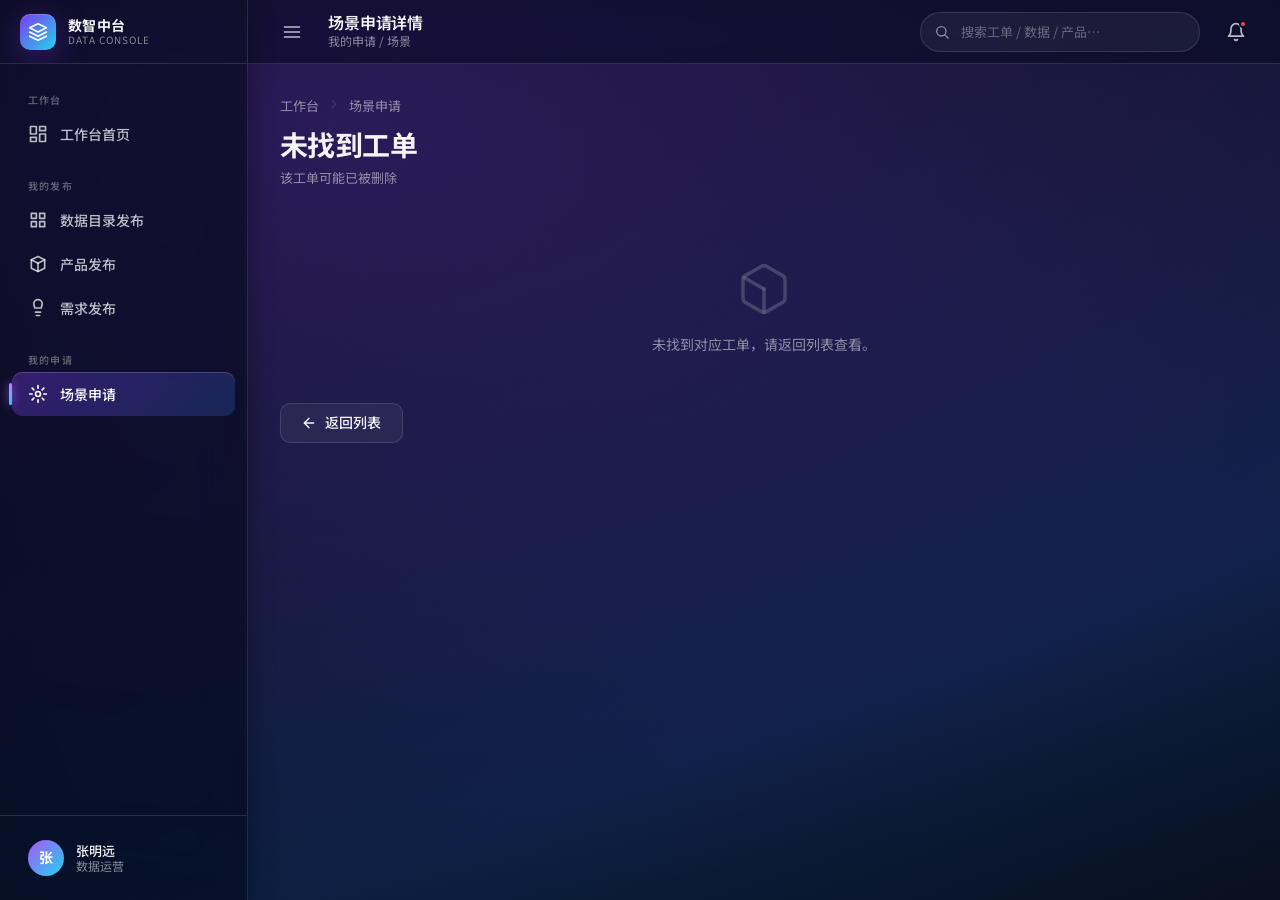
==== pages/apply/scene-detail.html @ d252e29c "feat: 创建后台管理系统页面 Co-authored-by: traeagent <traeagent@users.noreply.github.com>" ====
<!DOCTYPE html>
<html lang="zh-CN">
<head>
  <meta charset="UTF-8" />
  <meta name="viewport" content="width=device-width, initial-scale=1.0, viewport-fit=cover" />
  <title>场景申请详情 · 数智中台</title>
  <link rel="preconnect" href="https://fonts.googleapis.com" />
  <link rel="preconnect" href="https://fonts.gstatic.com" crossorigin />
  <link href="https://fonts.googleapis.com/css2?family=Sora:wght@400;500;600;700&family=Noto+Sans+SC:wght@400;500;700&display=swap" rel="stylesheet" />
  <link rel="stylesheet" href="../../assets/css/standard.css" />
  <link rel="stylesheet" href="../../assets/css/components.css" />
  <link rel="stylesheet" href="../../assets/css/layout.css" />
</head>
<body>
  <script src="../../assets/js/data.js"></script>
  <script src="../../assets/js/app.js"></script>
  <script src="../../assets/js/components.js"></script>

  <script>
    LGApp.mountShell({ active: "scene", topTitle: "场景申请详情", topSub: "我的申请 / 场景" });
    LGComp.mountDetailPage({
      id: LGApp.qs("id"),
      type: "scene",
      typeLabel: "场景申请",
      titleKey: "title",
      listLabel: "场景申请",
      listHref: "pages/apply/scene-list.html",
      fields: [
        {
          section: "场景信息",
          items: [
            { label: "场景名称", key: "title", required: true, placeholder: "请输入应用场景名称", full: true },
            { label: "场景分类", key: "category", type: "select", required: true, options: ["金融场景", "治理场景", "民生场景", "应急场景", "经济场景", "其他"] },
            { label: "申请单位", key: "source", required: true, placeholder: "请输入场景申请单位" },
            { label: "应用领域", key: "scenario", extra: true, type: "select", required: true, options: ["普惠金融", "城市治理", "基层治理", "应急管理", "智慧文旅", "政务服务", "其他"] }
          ]
        },
        {
          section: "场景详情",
          items: [
            { label: "数据使用范围", key: "dataScope", extra: true, placeholder: "请说明涉及的数据范围与来源", full: true },
            { label: "参与单位", key: "participants", extra: true, placeholder: "请说明参与协同的单位", full: true },
            { label: "场景描述", key: "description", type: "textarea", required: true, placeholder: "请描述场景的建设目标、业务流程、预期成效…", full: true, hint: "场景描述应说明业务痛点、数据应用方式与预期社会/经济效益" }
          ]
        }
      ]
    });
  </script>
</body>
</html>
---- assets/css/standard.css ----
/* ==========================================================================
   standard.css — 液态玻璃后台管理系统 · 标准基础层
   设计令牌 / 重置 / 排版 / 流动背景 / 滚动条
   所有页面共用，禁止在本文件中写具体组件
   ========================================================================== */

/* ---------- 设计令牌 ---------- */
:root {
  /* 主色：深蓝 + 紫色 + 黑色 */
  --c-bg-0: #05070f;          /* 最深黑底 */
  --c-bg-1: #0a0f1f;          /* 深黑蓝 */
  --c-bg-2: #0b1e3f;          /* 深蓝 主背景基底 */
  --c-bg-3: #122a5a;          /* 深蓝亮 */
  --c-purple: #7c3aed;        /* 紫主 */
  --c-purple-2: #a855f7;      /* 紫亮 */
  --c-purple-3: #c084fc;      /* 紫淡 */
  --c-cyan: #22d3ee;          /* 青蓝高亮 */
  --c-blue: #3b82f6;          /* 辅助蓝 */

  /* 状态色 */
  --c-draft: #94a3b8;         /* 暂存 灰蓝 */
  --c-submitted: #a855f7;     /* 已提交 紫 */
  --c-approving: #22d3ee;     /* 审批中 青 */
  --c-approved: #34d399;      /* 已通过 绿 */
  --c-rejected: #f43f5e;      /* 已驳回 红 */

  /* 文字层级 */
  --t-1: rgba(255, 255, 255, 0.95);
  --t-2: rgba(255, 255, 255, 0.72);
  --t-3: rgba(255, 255, 255, 0.5);
  --t-4: rgba(255, 255, 255, 0.34);

  /* 玻璃 */
  --glass-bg: rgba(255, 255, 255, 0.055);
  --glass-bg-strong: rgba(255, 255, 255, 0.09);
  --glass-bg-soft: rgba(255, 255, 255, 0.035);
  --glass-border: rgba(255, 255, 255, 0.12);
  --glass-border-strong: rgba(255, 255, 255, 0.2);
  --glass-blur: 20px;
  --glass-saturate: 140%;

  /* 阴影 */
  --sh-sm: 0 2px 8px rgba(0, 0, 0, 0.3);
  --sh-md: 0 8px 24px rgba(0, 0, 0, 0.35);
  --sh-lg: 0 20px 50px rgba(0, 0, 0, 0.45);
  --sh-glow-purple: 0 8px 32px rgba(124, 58, 237, 0.35);
  --sh-glow-cyan: 0 8px 32px rgba(34, 211, 238, 0.28);
  --sh-inset-top: inset 0 1px 0 rgba(255, 255, 255, 0.18);

  /* 圆角 */
  --r-xs: 6px;
  --r-sm: 10px;
  --r-md: 14px;
  --r-lg: 20px;
  --r-xl: 28px;
  --r-pill: 999px;

  /* 间距 (4 的倍数) */
  --s-1: 4px;
  --s-2: 8px;
  --s-3: 12px;
  --s-4: 16px;
  --s-5: 20px;
  --s-6: 24px;
  --s-8: 32px;
  --s-10: 40px;
  --s-12: 48px;

  /* 字号 */
  --fz-xs: 12px;
  --fz-sm: 13px;
  --fz-md: 14px;
  --fz-lg: 16px;
  --fz-xl: 18px;
  --fz-2xl: 22px;
  --fz-3xl: 28px;
  --fz-4xl: 36px;
  --fz-hero: clamp(32px, 5vw, 56px);

  /* 字体 */
  --ff-display: "Sora", "Noto Sans SC", system-ui, sans-serif;
  --ff-body: "Noto Sans SC", "Sora", system-ui, sans-serif;
  --fw-r: 400;
  --fw-m: 500;
  --fw-sb: 600;
  --fw-b: 700;

  /* 动效 */
  --ease-out: cubic-bezier(0.16, 1, 0.3, 1);
  --ease-spring: cubic-bezier(0.34, 1.56, 0.64, 1);
  --dur-1: 0.18s;
  --dur-2: 0.3s;
  --dur-3: 0.5s;

  /* 布局 */
  --sidebar-w: 248px;
  --sidebar-w-collapsed: 76px;
  --topbar-h: 64px;
  --content-max: 1440px;
}

/* ---------- 重置 ---------- */
*,
*::before,
*::after {
  box-sizing: border-box;
  margin: 0;
  padding: 0;
}

html {
  -webkit-text-size-adjust: 100%;
  -webkit-tap-highlight-color: transparent;
}

body {
  min-height: 100vh;
  font-family: var(--ff-body);
  font-size: var(--fz-md);
  font-weight: var(--fw-r);
  line-height: 1.6;
  color: var(--t-1);
  background-color: var(--c-bg-0);
  overflow-x: hidden;
  -webkit-font-smoothing: antialiased;
  -moz-osx-font-smoothing: grayscale;
}

h1, h2, h3, h4, h5, h6 {
  font-family: var(--ff-display);
  font-weight: var(--fw-sb);
  line-height: 1.25;
  letter-spacing: -0.01em;
  color: var(--t-1);
}

a {
  color: inherit;
  text-decoration: none;
  transition: color var(--dur-1) var(--ease-out);
}

a:hover { color: var(--c-purple-3); }

button,
input,
select,
textarea {
  font: inherit;
  color: inherit;
}

button {
  cursor: pointer;
  border: none;
  background: none;
}

ul, ol { list-style: none; }

img { max-width: 100%; display: block; }

/* ---------- 流动渐变背景 ---------- */
body::before {
  content: "";
  position: fixed;
  inset: -10%;
  z-index: -2;
  background:
    radial-gradient(ellipse 80% 60% at 15% 10%, rgba(124, 58, 237, 0.28), transparent 60%),
    radial-gradient(ellipse 70% 55% at 85% 20%, rgba(34, 211, 238, 0.18), transparent 55%),
    radial-gradient(ellipse 90% 70% at 75% 90%, rgba(59, 130, 246, 0.22), transparent 60%),
    radial-gradient(ellipse 60% 50% at 20% 85%, rgba(168, 85, 247, 0.16), transparent 55%),
    linear-gradient(160deg, #05070f 0%, #0a0f1f 35%, #0b1e3f 70%, #05070f 100%);
  background-size: 200% 200%, 200% 200%, 200% 200%, 200% 200%, 100% 100%;
  animation: bgFlow 28s ease-in-out infinite;
  filter: saturate(1.05);
}

body::after {
  /* 细噪点叠加，增加玻璃质感 */
  content: "";
  position: fixed;
  inset: 0;
  z-index: -1;
  pointer-events: none;
  opacity: 0.4;
  background-image: url("data:image/svg+xml,%3Csvg xmlns='http://www.w3.org/2000/svg' width='160' height='160'%3E%3Cfilter id='n'%3E%3CfeTurbulence type='fractalNoise' baseFrequency='0.85' numOctaves='2' stitchTiles='stitch'/%3E%3CfeColorMatrix values='0 0 0 0 1 0 0 0 0 1 0 0 0 0 1 0 0 0 0.04 0'/%3E%3C/filter%3E%3Crect width='100%25' height='100%25' filter='url(%23n)'/%3E%3C/svg%3E");
}

@keyframes bgFlow {
  0%, 100% { background-position: 0% 0%, 100% 0%, 100% 100%, 0% 100%, 0 0; }
  50%      { background-position: 30% 40%, 70% 30%, 60% 70%, 40% 60%, 0 0; }
}

/* ---------- 滚动条 ---------- */
::-webkit-scrollbar { width: 10px; height: 10px; }
::-webkit-scrollbar-track { background: transparent; }
::-webkit-scrollbar-thumb {
  background: rgba(255, 255, 255, 0.12);
  border-radius: var(--r-pill);
  border: 2px solid transparent;
  background-clip: padding-box;
}
::-webkit-scrollbar-thumb:hover { background: rgba(168, 85, 247, 0.4); background-clip: padding-box; }

* { scrollbar-width: thin; scrollbar-color: rgba(255,255,255,0.15) transparent; }

::selection { background: rgba(124, 58, 237, 0.45); color: #fff; }

/* ---------- 通用工具类 ---------- */
.container {
  width: 100%;
  max-width: var(--content-max);
  margin: 0 auto;
  padding: 0 var(--s-6);
}

.text-1 { color: var(--t-1); }
.text-2 { color: var(--t-2); }
.text-3 { color: var(--t-3); }
.text-4 { color: var(--t-4); }
.text-purple { color: var(--c-purple-3); }
.text-cyan { color: var(--c-cyan); }
.text-gradient {
  background: linear-gradient(120deg, #fff 0%, var(--c-purple-3) 50%, var(--c-cyan) 100%);
  -webkit-background-clip: text;
  background-clip: text;
  -webkit-text-fill-color: transparent;
}

.mono { font-variant-numeric: tabular-nums; font-feature-settings: "tnum"; }

.hidden { display: none !important; }
.sr-only {
  position: absolute; width: 1px; height: 1px;
  padding: 0; margin: -1px; overflow: hidden;
  clip: rect(0,0,0,0); white-space: nowrap; border: 0;
}

/* 入场动画基类 */
.reveal { opacity: 0; transform: translateY(16px); animation: revealUp var(--dur-3) var(--ease-out) forwards; }
@keyframes revealUp { to { opacity: 1; transform: none; } }

/* 焦点可见性 */
:focus-visible {
  outline: 2px solid var(--c-purple-3);
  outline-offset: 2px;
  border-radius: var(--r-xs);
}

/* 减少动效偏好 */
@media (prefers-reduced-motion: reduce) {
  *, *::before, *::after {
    animation-duration: 0.001ms !important;
    animation-iteration-count: 1 !important;
    transition-duration: 0.001ms !important;
  }
}
---- assets/css/components.css ----
/* ==========================================================================
   components.css — 液态玻璃后台管理系统 · 标准组件层
   按钮 / 卡片 / 表单 / 表格 / 徽章 / 分页 / 抽屉 / 时间线 / Toast 等
   所有组件均为纯类名驱动，可跨页面复用
   ========================================================================== */

/* ---------- 玻璃基础 ---------- */
.glass {
  background: var(--glass-bg);
  backdrop-filter: blur(var(--glass-blur)) saturate(var(--glass-saturate));
  -webkit-backdrop-filter: blur(var(--glass-blur)) saturate(var(--glass-saturate));
  border: 1px solid var(--glass-border);
  box-shadow: var(--sh-md), var(--sh-inset-top);
}

.glass-strong {
  background: var(--glass-bg-strong);
  backdrop-filter: blur(calc(var(--glass-blur) + 6px)) saturate(var(--glass-saturate));
  -webkit-backdrop-filter: blur(calc(var(--glass-blur) + 6px)) saturate(var(--glass-saturate));
  border: 1px solid var(--glass-border-strong);
  box-shadow: var(--sh-lg), var(--sh-inset-top);
}

/* 描边高光（渐变边） */
.glass-border-gradient {
  position: relative;
}
.glass-border-gradient::before {
  content: "";
  position: absolute;
  inset: 0;
  border-radius: inherit;
  padding: 1px;
  background: linear-gradient(135deg, rgba(255,255,255,0.35), rgba(255,255,255,0.02) 40%, rgba(168,85,247,0.25));
  -webkit-mask: linear-gradient(#000 0 0) content-box, linear-gradient(#000 0 0);
  -webkit-mask-composite: xor;
  mask-composite: exclude;
  pointer-events: none;
}

/* ---------- 卡片 ---------- */
.glass-card {
  border-radius: var(--r-lg);
  background: var(--glass-bg);
  backdrop-filter: blur(var(--glass-blur)) saturate(var(--glass-saturate));
  -webkit-backdrop-filter: blur(var(--glass-blur)) saturate(var(--glass-saturate));
  border: 1px solid var(--glass-border);
  box-shadow: var(--sh-md), var(--sh-inset-top);
  transition: transform var(--dur-2) var(--ease-out), box-shadow var(--dur-2) var(--ease-out), border-color var(--dur-2) var(--ease-out);
}

.glass-card--hover:hover {
  transform: translateY(-4px);
  border-color: var(--glass-border-strong);
  box-shadow: var(--sh-lg), var(--sh-inset-top), 0 0 0 1px rgba(168,85,247,0.25);
}

.panel {
  border-radius: var(--r-lg);
  background: var(--glass-bg);
  backdrop-filter: blur(var(--glass-blur)) saturate(var(--glass-saturate));
  -webkit-backdrop-filter: blur(var(--glass-blur)) saturate(var(--glass-saturate));
  border: 1px solid var(--glass-border);
  box-shadow: var(--sh-md), var(--sh-inset-top);
  padding: var(--s-6);
}

.panel-header {
  display: flex;
  align-items: center;
  justify-content: space-between;
  gap: var(--s-4);
  margin-bottom: var(--s-5);
  padding-bottom: var(--s-4);
  border-bottom: 1px solid var(--glass-border);
}

.panel-title {
  font-family: var(--ff-display);
  font-size: var(--fz-xl);
  font-weight: var(--fw-sb);
  display: flex;
  align-items: center;
  gap: var(--s-3);
}

.panel-title .dot {
  width: 8px; height: 8px;
  border-radius: var(--r-pill);
  background: linear-gradient(135deg, var(--c-purple), var(--c-cyan));
  box-shadow: 0 0 12px var(--c-purple);
}

/* ---------- 按钮 ---------- */
.btn {
  display: inline-flex;
  align-items: center;
  justify-content: center;
  gap: var(--s-2);
  height: 40px;
  padding: 0 var(--s-5);
  font-family: var(--ff-display);
  font-size: var(--fz-md);
  font-weight: var(--fw-m);
  letter-spacing: 0.01em;
  border-radius: var(--r-sm);
  white-space: nowrap;
  user-select: none;
  transition: transform var(--dur-1) var(--ease-out), box-shadow var(--dur-1) var(--ease-out), background var(--dur-1) var(--ease-out), border-color var(--dur-1) var(--ease-out), opacity var(--dur-1) var(--ease-out);
  border: 1px solid transparent;
}
.btn:active { transform: translateY(1px) scale(0.99); }
.btn:disabled { opacity: 0.45; cursor: not-allowed; }
.btn svg { width: 16px; height: 16px; flex-shrink: 0; }

.btn-primary {
  color: #fff;
  background: linear-gradient(135deg, var(--c-purple) 0%, var(--c-blue) 100%);
  box-shadow: var(--sh-glow-purple), var(--sh-inset-top);
}
.btn-primary:hover:not(:disabled) {
  transform: translateY(-2px);
  box-shadow: 0 12px 36px rgba(124,58,237,0.5), var(--sh-inset-top);
  filter: brightness(1.08);
}

.btn-ghost {
  color: var(--t-1);
  background: var(--glass-bg);
  backdrop-filter: blur(12px);
  -webkit-backdrop-filter: blur(12px);
  border-color: var(--glass-border);
}
.btn-ghost:hover:not(:disabled) {
  background: var(--glass-bg-strong);
  border-color: var(--glass-border-strong);
  transform: translateY(-2px);
}

.btn-danger {
  color: #fff;
  background: linear-gradient(135deg, #f43f5e 0%, #b91c1c 100%);
  box-shadow: 0 8px 24px rgba(244,63,94,0.35), var(--sh-inset-top);
}
.btn-danger:hover:not(:disabled) { transform: translateY(-2px); filter: brightness(1.08); }

.btn-sm { height: 32px; padding: 0 var(--s-3); font-size: var(--fz-sm); }
.btn-lg { height: 48px; padding: 0 var(--s-6); font-size: var(--fz-lg); }
.btn-block { width: 100%; }
.btn-icon { width: 40px; padding: 0; }
.btn-icon.btn-sm { width: 32px; }

/* 链接式按钮 */
.btn-link {
  display: inline-flex;
  align-items: center;
  gap: 4px;
  padding: 4px var(--s-2);
  font-size: var(--fz-sm);
  color: var(--c-purple-3);
  border-radius: var(--r-xs);
  transition: color var(--dur-1), background var(--dur-1);
}
.btn-link:hover { color: var(--c-cyan); background: rgba(168,85,247,0.12); }
.btn-link.danger { color: var(--c-rejected); }
.btn-link.danger:hover { background: rgba(244,63,94,0.12); }

/* ---------- 统计卡片 ---------- */
.stat-card {
  position: relative;
  display: flex;
  flex-direction: column;
  gap: var(--s-3);
  padding: var(--s-6);
  border-radius: var(--r-lg);
  background: var(--glass-bg);
  backdrop-filter: blur(var(--glass-blur)) saturate(var(--glass-saturate));
  -webkit-backdrop-filter: blur(var(--glass-blur)) saturate(var(--glass-saturate));
  border: 1px solid var(--glass-border);
  box-shadow: var(--sh-md), var(--sh-inset-top);
  overflow: hidden;
  transition: transform var(--dur-2) var(--ease-out), border-color var(--dur-2) var(--ease-out), box-shadow var(--dur-2) var(--ease-out);
}
.stat-card::after {
  content: "";
  position: absolute;
  top: -40%; right: -20%;
  width: 60%; height: 160%;
  background: radial-gradient(circle, var(--stat-glow, rgba(124,58,237,0.25)), transparent 70%);
  pointer-events: none;
  transition: opacity var(--dur-2);
}
.stat-card:hover {
  transform: translateY(-4px);
  border-color: var(--glass-border-strong);
  box-shadow: var(--sh-lg), var(--sh-inset-top);
}
.stat-card__icon {
  width: 48px; height: 48px;
  display: grid; place-items: center;
  border-radius: var(--r-md);
  background: var(--glass-bg-strong);
  border: 1px solid var(--glass-border);
  color: var(--stat-color, var(--c-purple-3));
}
.stat-card__icon svg { width: 24px; height: 24px; }
.stat-card__label { font-size: var(--fz-sm); color: var(--t-3); }
.stat-card__value {
  font-family: var(--ff-display);
  font-size: var(--fz-3xl);
  font-weight: var(--fw-b);
  letter-spacing: -0.02em;
  line-height: 1;
}
.stat-card__trend {
  display: inline-flex;
  align-items: center;
  gap: 4px;
  font-size: var(--fz-xs);
  padding: 3px 8px;
  border-radius: var(--r-pill);
  background: var(--glass-bg-strong);
}
.stat-card__trend.up { color: var(--c-approved); }
.stat-card__trend.down { color: var(--c-rejected); }
.stat-card__bar {
  height: 4px;
  border-radius: var(--r-pill);
  background: var(--glass-bg-strong);
  overflow: hidden;
}
.stat-card__bar > i {
  display: block;
  height: 100%;
  border-radius: var(--r-pill);
  background: linear-gradient(90deg, var(--stat-color, var(--c-purple)), var(--c-cyan));
  animation: barGrow var(--dur-3) var(--ease-out) forwards;
  transform-origin: left;
}
@keyframes barGrow { from { transform: scaleX(0); } to { transform: scaleX(1); } }

/* ---------- 表单 ---------- */
.field {
  display: flex;
  flex-direction: column;
  gap: var(--s-2);
}
.field__label {
  font-size: var(--fz-sm);
  font-weight: var(--fw-m);
  color: var(--t-2);
}
.field__label .req { color: var(--c-rejected); margin-left: 2px; }

.input, .select, .textarea {
  width: 100%;
  height: 44px;
  padding: 0 var(--s-4);
  font-size: var(--fz-md);
  color: var(--t-1);
  background: var(--glass-bg-soft);
  border: 1px solid var(--glass-border);
  border-radius: var(--r-sm);
  transition: border-color var(--dur-1) var(--ease-out), background var(--dur-1) var(--ease-out), box-shadow var(--dur-1) var(--ease-out);
  backdrop-filter: blur(8px);
  -webkit-backdrop-filter: blur(8px);
}
.textarea {
  height: auto;
  min-height: 120px;
  padding: var(--s-3) var(--s-4);
  resize: vertical;
  line-height: 1.6;
}
.select {
  appearance: none;
  background-image: url("data:image/svg+xml,%3Csvg xmlns='http://www.w3.org/2000/svg' width='16' height='16' fill='none' stroke='%23ffffff80' stroke-width='2'%3E%3Cpath d='M4 6l4 4 4-4'/%3E%3C/svg%3E");
  background-repeat: no-repeat;
  background-position: right 14px center;
  padding-right: 40px;
}
.input::placeholder, .textarea::placeholder { color: var(--t-4); }
.input:focus, .select:focus, .textarea:focus {
  outline: none;
  border-color: var(--c-purple-2);
  background: var(--glass-bg-strong);
  box-shadow: 0 0 0 3px rgba(124,58,237,0.18);
}
.input:disabled, .select:disabled, .textarea:disabled,
.input[readonly], .select[readonly], .textarea[readonly] {
  opacity: 0.85;
  cursor: default;
  color: var(--t-1);
}
.input[readonly], .textarea[readonly] {
  background: var(--glass-bg-soft);
  border-color: rgba(255,255,255,0.08);
}
.input[readonly]:focus, .textarea[readonly]:focus, .select:disabled:focus {
  border-color: var(--glass-border);
  box-shadow: none;
}

.field__hint { font-size: var(--fz-xs); color: var(--t-3); }
.field__error { font-size: var(--fz-xs); color: var(--c-rejected); display: none; }
.field.has-error .field__error { display: block; }
.field.has-error .input, .field.has-error .select, .field.has-error .textarea {
  border-color: var(--c-rejected);
  box-shadow: 0 0 0 3px rgba(244,63,94,0.16);
}

/* 搜索框 */
.search-box {
  position: relative;
  display: flex;
  align-items: center;
}
.search-box svg {
  position: absolute;
  left: 14px;
  width: 18px; height: 18px;
  color: var(--t-3);
  pointer-events: none;
}
.search-box .input { padding-left: 44px; }

/* 表单网格 */
.form-grid {
  display: grid;
  grid-template-columns: repeat(2, minmax(0, 1fr));
  gap: var(--s-5);
}
.form-grid .field--full { grid-column: 1 / -1; }
@media (max-width: 640px) {
  .form-grid { grid-template-columns: 1fr; }
}

/* ---------- 徽章 ---------- */
.badge {
  display: inline-flex;
  align-items: center;
  gap: 6px;
  height: 24px;
  padding: 0 10px;
  font-size: var(--fz-xs);
  font-weight: var(--fw-m);
  border-radius: var(--r-pill);
  background: var(--glass-bg-strong);
  border: 1px solid var(--glass-border);
  color: var(--t-2);
  white-space: nowrap;
}
.badge::before {
  content: "";
  width: 6px; height: 6px;
  border-radius: var(--r-pill);
  background: currentColor;
}
.badge--draft { color: var(--c-draft); }
.badge--submitted { color: var(--c-submitted); }
.badge--approving { color: var(--c-approving); }
.badge--approving::before { animation: pulse 1.6s ease-in-out infinite; }
.badge--approved { color: var(--c-approved); }
.badge--rejected { color: var(--c-rejected); }
.badge--rejected::before { animation: pulse 1.6s ease-in-out infinite; }

@keyframes pulse {
  0%, 100% { opacity: 1; box-shadow: 0 0 0 0 currentColor; }
  50% { opacity: 0.6; box-shadow: 0 0 0 4px transparent; }
}

.badge--solid.badge--draft { background: rgba(148,163,184,0.18); }
.badge--solid.badge--submitted { background: rgba(168,85,247,0.18); }
.badge--solid.badge--approving { background: rgba(34,211,238,0.18); }
.badge--solid.badge--approved { background: rgba(52,211,153,0.18); }
.badge--solid.badge--rejected { background: rgba(244,63,94,0.18); }

/* 类型徽章（目录/产品/需求/场景） */
.tag {
  display: inline-flex;
  align-items: center;
  height: 22px;
  padding: 0 8px;
  font-size: var(--fz-xs);
  border-radius: var(--r-xs);
  background: var(--glass-bg-strong);
  border: 1px solid var(--glass-border);
  color: var(--t-2);
}

/* ---------- 表格 ---------- */
.table-wrap {
  border-radius: var(--r-lg);
  background: var(--glass-bg);
  backdrop-filter: blur(var(--glass-blur)) saturate(var(--glass-saturate));
  -webkit-backdrop-filter: blur(var(--glass-blur)) saturate(var(--glass-saturate));
  border: 1px solid var(--glass-border);
  box-shadow: var(--sh-md), var(--sh-inset-top);
  overflow: hidden;
}
.table-scroll { overflow-x: auto; }

.table {
  width: 100%;
  border-collapse: collapse;
  min-width: 720px;
}
.table thead th {
  position: sticky;
  top: 0;
  z-index: 1;
  text-align: left;
  font-size: var(--fz-xs);
  font-weight: var(--fw-sb);
  letter-spacing: 0.06em;
  text-transform: uppercase;
  color: var(--t-3);
  padding: var(--s-3) var(--s-4);
  background: rgba(10, 15, 31, 0.55);
  backdrop-filter: blur(12px);
  border-bottom: 1px solid var(--glass-border);
  white-space: nowrap;
}
.table tbody td {
  padding: var(--s-4);
  font-size: var(--fz-md);
  color: var(--t-1);
  border-bottom: 1px solid rgba(255,255,255,0.05);
  vertical-align: middle;
}
.table tbody tr { transition: background var(--dur-1) var(--ease-out); }
.table tbody tr:nth-child(even) { background: rgba(255,255,255,0.015); }
.table tbody tr:hover { background: rgba(124,58,237,0.08); }
.table tbody tr:last-child td { border-bottom: none; }

.table .cell-title { font-weight: var(--fw-m); color: var(--t-1); }
.table .cell-id { font-family: var(--ff-display); font-size: var(--fz-xs); color: var(--t-3); }
.table .cell-actions { display: flex; gap: var(--s-1); white-space: nowrap; }

.table-empty {
  padding: var(--s-12) var(--s-4);
  text-align: center;
  color: var(--t-3);
}
.table-empty svg { width: 48px; height: 48px; margin: 0 auto var(--s-4); opacity: 0.4; }

/* 移动端卡片列表 */
.card-list { display: none; flex-direction: column; gap: var(--s-4); }
.list-card {
  padding: var(--s-4);
  border-radius: var(--r-md);
  background: var(--glass-bg);
  border: 1px solid var(--glass-border);
  display: flex;
  flex-direction: column;
  gap: var(--s-2);
}
.list-card__head {
  display: flex;
  justify-content: space-between;
  align-items: flex-start;
  gap: var(--s-3);
}
.list-card__title { font-weight: var(--fw-sb); }
.list-card__meta { display: flex; flex-wrap: wrap; gap: var(--s-3); font-size: var(--fz-xs); color: var(--t-3); }
.list-card__actions { display: flex; gap: var(--s-2); padding-top: var(--s-2); border-top: 1px solid var(--glass-border); }

/* ---------- 分页 ---------- */
.pager {
  display: flex;
  align-items: center;
  justify-content: space-between;
  gap: var(--s-4);
  padding: var(--s-4) var(--s-5);
  flex-wrap: wrap;
}
.pager__info { font-size: var(--fz-sm); color: var(--t-3); }
.pager__nav { display: flex; gap: var(--s-1); align-items: center; }
.pager__btn {
  min-width: 34px; height: 34px;
  padding: 0 var(--s-2);
  display: inline-flex; align-items: center; justify-content: center;
  font-size: var(--fz-sm);
  border-radius: var(--r-sm);
  background: var(--glass-bg);
  border: 1px solid var(--glass-border);
  color: var(--t-2);
  transition: all var(--dur-1) var(--ease-out);
}
.pager__btn:hover:not(:disabled) { background: var(--glass-bg-strong); color: var(--t-1); border-color: var(--glass-border-strong); }
.pager__btn.active {
  background: linear-gradient(135deg, var(--c-purple), var(--c-blue));
  color: #fff;
  border-color: transparent;
  box-shadow: var(--sh-glow-purple);
}
.pager__btn:disabled { opacity: 0.35; cursor: not-allowed; }

/* ---------- 筛选条 ---------- */
.filter-bar {
  display: flex;
  flex-wrap: wrap;
  align-items: center;
  gap: var(--s-3);
  padding: var(--s-4) var(--s-5);
  border-radius: var(--r-lg);
  background: var(--glass-bg);
  backdrop-filter: blur(var(--glass-blur)) saturate(var(--glass-saturate));
  -webkit-backdrop-filter: blur(var(--glass-blur)) saturate(var(--glass-saturate));
  border: 1px solid var(--glass-border);
  box-shadow: var(--sh-md), var(--sh-inset-top);
  margin-bottom: var(--s-5);
}
.filter-bar .search-box { flex: 1 1 240px; min-width: 200px; }
.filter-bar .select { width: auto; min-width: 140px; height: 44px; }
.filter-bar .spacer { flex: 1; }

/* ---------- 抽屉 ---------- */
.drawer-mask {
  position: fixed;
  inset: 0;
  z-index: 90;
  background: rgba(5, 7, 15, 0.55);
  backdrop-filter: blur(6px);
  -webkit-backdrop-filter: blur(6px);
  opacity: 0;
  visibility: hidden;
  transition: opacity var(--dur-2) var(--ease-out), visibility var(--dur-2);
}
.drawer-mask.open { opacity: 1; visibility: visible; }

.drawer {
  position: fixed;
  top: 0; right: 0;
  z-index: 100;
  height: 100vh;
  width: 420px;
  max-width: 90vw;
  display: flex;
  flex-direction: column;
  background: var(--glass-bg-strong);
  backdrop-filter: blur(calc(var(--glass-blur) + 10px)) saturate(var(--glass-saturate));
  -webkit-backdrop-filter: blur(calc(var(--glass-blur) + 10px)) saturate(var(--glass-saturate));
  border-left: 1px solid var(--glass-border-strong);
  box-shadow: -20px 0 60px rgba(0,0,0,0.5), var(--sh-inset-top);
  transform: translateX(100%);
  transition: transform var(--dur-3) var(--ease-out);
}
.drawer.open { transform: translateX(0); }
.drawer__head {
  display: flex;
  align-items: center;
  justify-content: space-between;
  padding: var(--s-5) var(--s-6);
  border-bottom: 1px solid var(--glass-border);
}
.drawer__title { font-family: var(--ff-display); font-size: var(--fz-xl); font-weight: var(--fw-sb); }
.drawer__body { flex: 1; overflow-y: auto; padding: var(--s-5) var(--s-6); }
.drawer__foot {
  padding: var(--s-4) var(--s-6);
  border-top: 1px solid var(--glass-border);
  display: flex; gap: var(--s-3); justify-content: flex-end;
}

/* ---------- 时间线（审批流程） ---------- */
.timeline { position: relative; padding-left: 28px; }
.timeline::before {
  content: "";
  position: absolute;
  left: 9px; top: 6px; bottom: 6px;
  width: 2px;
  background: linear-gradient(180deg, var(--glass-border-strong), var(--glass-border), transparent);
}
.timeline-node { position: relative; padding-bottom: var(--s-6); }
.timeline-node:last-child { padding-bottom: 0; }
.timeline-node__dot {
  position: absolute;
  left: -28px; top: 2px;
  width: 20px; height: 20px;
  border-radius: var(--r-pill);
  display: grid; place-items: center;
  background: var(--c-bg-1);
  border: 2px solid var(--t-4);
  color: var(--t-3);
}
.timeline-node__dot svg { width: 10px; height: 10px; }
.timeline-node--done .timeline-node__dot { border-color: var(--c-approved); background: rgba(52,211,153,0.15); color: var(--c-approved); }
.timeline-node--current .timeline-node__dot {
  border-color: var(--c-approving);
  background: rgba(34,211,238,0.15);
  color: var(--c-approving);
  animation: nodePulse 1.8s ease-in-out infinite;
}
.timeline-node--rejected .timeline-node__dot { border-color: var(--c-rejected); background: rgba(244,63,94,0.15); color: var(--c-rejected); }
.timeline-node--pending .timeline-node__dot { border-color: var(--t-4); }
@keyframes nodePulse {
  0%, 100% { box-shadow: 0 0 0 0 rgba(34,211,238,0.5); }
  50% { box-shadow: 0 0 0 8px rgba(34,211,238,0); }
}
.timeline-node__title { font-weight: var(--fw-sb); font-size: var(--fz-md); display: flex; align-items: center; gap: var(--s-2); }
.timeline-node__meta { font-size: var(--fz-xs); color: var(--t-3); margin-top: 2px; }
.timeline-node__remark {
  margin-top: var(--s-2);
  padding: var(--s-2) var(--s-3);
  font-size: var(--fz-sm);
  color: var(--t-2);
  background: var(--glass-bg-soft);
  border-radius: var(--r-sm);
  border-left: 2px solid var(--glass-border-strong);
}
.timeline-node--rejected .timeline-node__remark { border-left-color: var(--c-rejected); color: #fda4af; }

/* ---------- Toast ---------- */
.toast-stack {
  position: fixed;
  top: var(--s-6);
  right: var(--s-6);
  z-index: 200;
  display: flex;
  flex-direction: column;
  gap: var(--s-3);
  pointer-events: none;
}
.toast {
  pointer-events: auto;
  display: flex;
  align-items: center;
  gap: var(--s-3);
  min-width: 280px;
  max-width: 380px;
  padding: var(--s-3) var(--s-4);
  border-radius: var(--r-md);
  background: var(--glass-bg-strong);
  backdrop-filter: blur(calc(var(--glass-blur) + 8px));
  -webkit-backdrop-filter: blur(calc(var(--glass-blur) + 8px));
  border: 1px solid var(--glass-border-strong);
  box-shadow: var(--sh-lg), var(--sh-inset-top);
  color: var(--t-1);
  font-size: var(--fz-sm);
  transform: translateX(120%);
  animation: toastIn var(--dur-3) var(--ease-spring) forwards;
}
.toast.out { animation: toastOut var(--dur-2) var(--ease-out) forwards; }
.toast svg { width: 18px; height: 18px; flex-shrink: 0; }
.toast--success svg { color: var(--c-approved); }
.toast--error svg { color: var(--c-rejected); }
.toast--info svg { color: var(--c-cyan); }
@keyframes toastIn { to { transform: translateX(0); } }
@keyframes toastOut { to { transform: translateX(120%); opacity: 0; } }

/* ---------- 页头 ---------- */
.page-head {
  display: flex;
  align-items: flex-end;
  justify-content: space-between;
  gap: var(--s-4);
  flex-wrap: wrap;
  margin-bottom: var(--s-6);
}
.page-head__title {
  font-family: var(--ff-display);
  font-size: var(--fz-3xl);
  font-weight: var(--fw-b);
  letter-spacing: -0.02em;
}
.page-head__sub { color: var(--t-3); font-size: var(--fz-sm); margin-top: 4px; }
.breadcrumb {
  display: flex;
  align-items: center;
  gap: var(--s-2);
  font-size: var(--fz-sm);
  color: var(--t-3);
  margin-bottom: var(--s-3);
}
.breadcrumb a:hover { color: var(--c-purple-3); }
.breadcrumb svg { width: 14px; height: 14px; opacity: 0.5; }

/* ---------- 空状态 ---------- */
.empty-state {
  display: flex;
  flex-direction: column;
  align-items: center;
  justify-content: center;
  padding: var(--s-12) var(--s-4);
  text-align: center;
  color: var(--t-3);
}
.empty-state svg { width: 56px; height: 56px; margin-bottom: var(--s-4); opacity: 0.35; }

/* ---------- 分割线 / 标签页 ---------- */
.divider { height: 1px; background: var(--glass-border); margin: var(--s-5) 0; }

.tabs {
  display: inline-flex;
  gap: 4px;
  padding: 4px;
  border-radius: var(--r-pill);
  background: var(--glass-bg);
  border: 1px solid var(--glass-border);
}
.tabs__item {
  padding: 8px var(--s-4);
  font-size: var(--fz-sm);
  font-weight: var(--fw-m);
  color: var(--t-2);
  border-radius: var(--r-pill);
  transition: all var(--dur-1) var(--ease-out);
}
.tabs__item:hover { color: var(--t-1); }
.tabs__item.active {
  background: linear-gradient(135deg, var(--c-purple), var(--c-blue));
  color: #fff;
  box-shadow: var(--sh-glow-purple);
}

/* ---------- 详情页布局 ---------- */
.detail-layout {
  display: grid;
  grid-template-columns: 1fr 340px;
  gap: var(--s-6);
  align-items: start;
}
.detail-main { min-width: 0; }
.detail-side {
  position: sticky;
  top: calc(var(--topbar-h) + var(--s-5));
}

.detail-section { margin-bottom: var(--s-5); }
.detail-section__title {
  display: flex;
  align-items: center;
  gap: var(--s-2);
  font-family: var(--ff-display);
  font-size: var(--fz-lg);
  font-weight: var(--fw-sb);
  margin-bottom: var(--s-4);
}
.detail-section__title::before {
  content: "";
  width: 4px; height: 18px;
  border-radius: var(--r-pill);
  background: linear-gradient(180deg, var(--c-purple), var(--c-cyan));
}

.kv-list { display: grid; grid-template-columns: repeat(2, 1fr); gap: var(--s-4); }
.kv { display: flex; flex-direction: column; gap: 4px; }
.kv__label { font-size: var(--fz-xs); color: var(--t-3); }
.kv__value { font-size: var(--fz-md); color: var(--t-1); font-weight: var(--fw-m); }

/* 状态横幅 */
.status-banner {
  display: flex;
  align-items: center;
  gap: var(--s-3);
  padding: var(--s-4) var(--s-5);
  border-radius: var(--r-md);
  margin-bottom: var(--s-5);
  border: 1px solid var(--glass-border);
}
.status-banner--rejected { background: rgba(244,63,94,0.1); border-color: rgba(244,63,94,0.3); }
.status-banner--draft { background: rgba(148,163,184,0.08); border-color: rgba(148,163,184,0.25); }
.status-banner--approved { background: rgba(52,211,153,0.08); border-color: rgba(52,211,153,0.25); }
.status-banner--approving { background: rgba(34,211,238,0.08); border-color: rgba(34,211,238,0.25); }
.status-banner--submitted { background: rgba(168,85,247,0.08); border-color: rgba(168,85,247,0.25); }
.status-banner svg { width: 22px; height: 22px; flex-shrink: 0; }
.status-banner__text { flex: 1; font-size: var(--fz-sm); color: var(--t-2); }
.status-banner__text strong { color: var(--t-1); }

/* 底部操作栏 */
.action-bar {
  position: sticky;
  bottom: 0;
  display: flex;
  justify-content: flex-end;
  gap: var(--s-3);
  padding: var(--s-4) var(--s-5);
  margin-top: var(--s-6);
  background: linear-gradient(180deg, transparent, rgba(5,7,15,0.6) 30%);
  backdrop-filter: blur(8px);
}
---- assets/css/layout.css ----
/* ==========================================================================
   layout.css — 液态玻璃后台管理系统 · 标准布局层
   应用骨架 / 侧边栏 / 顶栏 / 主内容 / 响应式
   ========================================================================== */

/* ---------- 应用骨架 ---------- */
.app {
  display: grid;
  grid-template-columns: var(--sidebar-w) 1fr;
  grid-template-rows: var(--topbar-h) 1fr;
  grid-template-areas:
    "sidebar topbar"
    "sidebar main";
  min-height: 100vh;
  transition: grid-template-columns var(--dur-3) var(--ease-out);
}
.app.is-collapsed { grid-template-columns: var(--sidebar-w-collapsed) 1fr; }

.app__sidebar { grid-area: sidebar; }
.app__topbar { grid-area: topbar; }
.app__main { grid-area: main; overflow-x: hidden; }

/* ---------- 侧边栏 ---------- */
.app__sidebar {
  position: sticky;
  top: 0;
  height: 100vh;
  z-index: 50;
  display: flex;
  flex-direction: column;
  background: rgba(8, 12, 26, 0.7);
  backdrop-filter: blur(24px) saturate(150%);
  -webkit-backdrop-filter: blur(24px) saturate(150%);
  border-right: 1px solid var(--glass-border);
  box-shadow: var(--sh-md);
}

.sidebar__brand {
  display: flex;
  align-items: center;
  gap: var(--s-3);
  height: var(--topbar-h);
  padding: 0 var(--s-5);
  border-bottom: 1px solid var(--glass-border);
  flex-shrink: 0;
  overflow: hidden;
}
.sidebar__logo {
  width: 36px; height: 36px;
  flex-shrink: 0;
  border-radius: var(--r-sm);
  display: grid; place-items: center;
  background: linear-gradient(135deg, var(--c-purple), var(--c-cyan));
  box-shadow: var(--sh-glow-purple), var(--sh-inset-top);
  color: #fff;
}
.sidebar__logo svg { width: 20px; height: 20px; }
.sidebar__brand-text {
  display: flex;
  flex-direction: column;
  line-height: 1.15;
  white-space: nowrap;
  transition: opacity var(--dur-2), transform var(--dur-2);
}
.sidebar__brand-title {
  font-family: var(--ff-display);
  font-size: var(--fz-md);
  font-weight: var(--fw-b);
  letter-spacing: 0.02em;
}
.sidebar__brand-sub { font-size: 10px; color: var(--t-3); letter-spacing: 0.1em; text-transform: uppercase; }

.is-collapsed .sidebar__brand-text { opacity: 0; transform: translateX(-8px); pointer-events: none; }

.sidebar__nav {
  flex: 1;
  overflow-y: auto;
  overflow-x: hidden;
  padding: var(--s-4) var(--s-3);
  display: flex;
  flex-direction: column;
  gap: 2px;
}
.sidebar__nav::-webkit-scrollbar { width: 4px; }

.nav-group { margin-bottom: var(--s-2); }
.nav-group__label {
  padding: var(--s-3) var(--s-4) var(--s-1);
  font-size: 10px;
  font-weight: var(--fw-sb);
  letter-spacing: 0.12em;
  text-transform: uppercase;
  color: var(--t-4);
  white-space: nowrap;
  transition: opacity var(--dur-2);
}
.is-collapsed .nav-group__label { opacity: 0; height: 0; padding: 0; overflow: hidden; }

.nav-item {
  position: relative;
  display: flex;
  align-items: center;
  gap: var(--s-3);
  padding: 0 var(--s-4);
  height: 44px;
  border-radius: var(--r-sm);
  color: var(--t-2);
  font-size: var(--fz-md);
  font-weight: var(--fw-m);
  white-space: nowrap;
  transition: color var(--dur-1) var(--ease-out), background var(--dur-1) var(--ease-out);
}
.nav-item svg { width: 20px; height: 20px; flex-shrink: 0; }
.nav-item__text { transition: opacity var(--dur-2), transform var(--dur-2); }
.nav-item:hover { color: var(--t-1); background: rgba(255,255,255,0.04); }
.nav-item.active {
  color: #fff;
  background: linear-gradient(135deg, rgba(124,58,237,0.35), rgba(59,130,246,0.2));
  box-shadow: var(--sh-inset-top);
}
.nav-item.active::before {
  content: "";
  position: absolute;
  left: -3px; top: 50%;
  transform: translateY(-50%);
  width: 3px; height: 22px;
  border-radius: var(--r-pill);
  background: linear-gradient(180deg, var(--c-purple-3), var(--c-cyan));
  box-shadow: 0 0 10px var(--c-purple-2);
}

.nav-item.has-children .nav-item__chevron {
  margin-left: auto;
  width: 16px; height: 16px;
  transition: transform var(--dur-2) var(--ease-out);
  opacity: 0.6;
}
.nav-item.expanded .nav-item__chevron { transform: rotate(90deg); }

.nav-sub {
  max-height: 0;
  overflow: hidden;
  transition: max-height var(--dur-3) var(--ease-out);
  padding-left: var(--s-6);
  display: flex;
  flex-direction: column;
  gap: 2px;
}
.nav-sub.open { max-height: 280px; }
.nav-sub .nav-item { height: 38px; font-size: var(--fz-sm); color: var(--t-3); }
.nav-sub .nav-item.active { color: #fff; }
.nav-sub .nav-item::after {
  content: "";
  width: 4px; height: 4px;
  border-radius: var(--r-pill);
  background: var(--t-4);
  flex-shrink: 0;
}
.nav-sub .nav-item.active::after { background: var(--c-cyan); box-shadow: 0 0 8px var(--c-cyan); }

.is-collapsed .nav-item__text,
.is-collapsed .nav-item__chevron,
.is-collapsed .nav-sub { opacity: 0; pointer-events: none; }
.is-collapsed .nav-item { justify-content: center; padding: 0; }
.is-collapsed .nav-sub { max-height: 0; }

.sidebar__foot {
  padding: var(--s-4);
  border-top: 1px solid var(--glass-border);
  flex-shrink: 0;
}
.sidebar__user {
  display: flex;
  align-items: center;
  gap: var(--s-3);
  padding: var(--s-2) var(--s-3);
  border-radius: var(--r-sm);
  transition: background var(--dur-1);
}
.sidebar__user:hover { background: rgba(255,255,255,0.04); }
.sidebar__avatar {
  width: 36px; height: 36px;
  flex-shrink: 0;
  border-radius: var(--r-pill);
  background: linear-gradient(135deg, var(--c-purple-2), var(--c-cyan));
  display: grid; place-items: center;
  font-weight: var(--fw-b);
  color: #fff;
  font-family: var(--ff-display);
}
.sidebar__user-info { display: flex; flex-direction: column; line-height: 1.2; min-width: 0; }
.sidebar__user-name { font-size: var(--fz-sm); font-weight: var(--fw-m); }
.sidebar__user-role { font-size: var(--fz-xs); color: var(--t-3); }
.is-collapsed .sidebar__user-info { display: none; }

/* ---------- 顶栏 ---------- */
.app__topbar {
  position: sticky;
  top: 0;
  z-index: 40;
  display: flex;
  align-items: center;
  gap: var(--s-4);
  padding: 0 var(--s-6);
  background: rgba(8, 12, 26, 0.55);
  backdrop-filter: blur(20px) saturate(140%);
  -webkit-backdrop-filter: blur(20px) saturate(140%);
  border-bottom: 1px solid var(--glass-border);
}

.topbar__toggle {
  width: 40px; height: 40px;
  display: grid; place-items: center;
  border-radius: var(--r-sm);
  color: var(--t-2);
  transition: all var(--dur-1) var(--ease-out);
}
.topbar__toggle:hover { background: var(--glass-bg-strong); color: var(--t-1); }
.topbar__toggle svg { width: 20px; height: 20px; }

.topbar__title {
  display: flex;
  flex-direction: column;
  line-height: 1.2;
}
.topbar__title h1 { font-size: var(--fz-lg); font-weight: var(--fw-sb); }
.topbar__title span { font-size: var(--fz-xs); color: var(--t-3); }

.topbar__spacer { flex: 1; }

.topbar__search {
  position: relative;
  display: flex;
  align-items: center;
  width: 280px;
  max-width: 32vw;
}
.topbar__search svg { position: absolute; left: 14px; width: 16px; height: 16px; color: var(--t-3); pointer-events: none; }
.topbar__search input {
  width: 100%;
  height: 40px;
  padding: 0 var(--s-4) 0 40px;
  font-size: var(--fz-sm);
  color: var(--t-1);
  background: var(--glass-bg);
  border: 1px solid var(--glass-border);
  border-radius: var(--r-pill);
  transition: all var(--dur-1) var(--ease-out);
}
.topbar__search input::placeholder { color: var(--t-4); }
.topbar__search input:focus {
  outline: none;
  border-color: var(--c-purple-2);
  background: var(--glass-bg-strong);
  box-shadow: 0 0 0 3px rgba(124,58,237,0.18);
}

.topbar__icon-btn {
  position: relative;
  width: 40px; height: 40px;
  display: grid; place-items: center;
  border-radius: var(--r-sm);
  color: var(--t-2);
  transition: all var(--dur-1) var(--ease-out);
}
.topbar__icon-btn:hover { background: var(--glass-bg-strong); color: var(--t-1); }
.topbar__icon-btn svg { width: 20px; height: 20px; }
.topbar__icon-btn .dot {
  position: absolute;
  top: 8px; right: 9px;
  width: 8px; height: 8px;
  border-radius: var(--r-pill);
  background: var(--c-rejected);
  border: 2px solid var(--c-bg-1);
}

/* ---------- 主内容 ---------- */
.app__main {
  padding: var(--s-6);
}
@media (min-width: 1280px) {
  .app__main { padding: var(--s-8); }
}

.main-inner {
  max-width: var(--content-max);
  margin: 0 auto;
  width: 100%;
}

/* 移动端遮罩（侧边栏抽屉） */
.sidebar-mask {
  position: fixed;
  inset: 0;
  z-index: 45;
  background: rgba(5,7,15,0.6);
  backdrop-filter: blur(6px);
  -webkit-backdrop-filter: blur(6px);
  opacity: 0;
  visibility: hidden;
  transition: opacity var(--dur-2), visibility var(--dur-2);
}
.sidebar-mask.open { opacity: 1; visibility: visible; }

/* ---------- 响应式 ---------- */

/* 平板：侧边栏图标条 */
@media (max-width: 1279px) {
  :root { --sidebar-w: var(--sidebar-w-collapsed); }
  .app { grid-template-columns: var(--sidebar-w-collapsed) 1fr; }
  .sidebar__brand-text,
  .nav-item__text,
  .nav-item__chevron,
  .nav-group__label,
  .sidebar__user-info { display: none; }
  .nav-item { justify-content: center; padding: 0; }
  .nav-sub { display: none; }
}

/* 移动端：侧边栏改抽屉 */
@media (max-width: 767px) {
  .app {
    grid-template-columns: 1fr;
    grid-template-areas:
      "topbar"
      "main";
  }
  .app__sidebar {
    position: fixed;
    left: 0; top: 0;
    width: var(--sidebar-w);
    transform: translateX(-100%);
    transition: transform var(--dur-3) var(--ease-out);
    z-index: 60;
  }
  .app__sidebar.mobile-open { transform: translateX(0); }
  /* 在移动端展开完整文字 */
  .app__sidebar.mobile-open .sidebar__brand-text,
  .app__sidebar.mobile-open .nav-item__text,
  .app__sidebar.mobile-open .nav-group__label,
  .app__sidebar.mobile-open .sidebar__user-info { display: flex; }
  .app__sidebar.mobile-open .nav-item { justify-content: flex-start; padding: 0 var(--s-4); }

  .app__main { padding: var(--s-4); }
  .topbar__search { display: none; }
  .topbar__title h1 { font-size: var(--fz-md); }

  /* 详情页：右侧流程改抽屉 */
  .detail-layout { grid-template-columns: 1fr; }
  .detail-side { position: static; display: none; }
  .detail-side.mobile-show { display: block; }

  /* 表格转卡片列表 */
  .table-wrap.responsive .table-scroll { display: none; }
  .table-wrap.responsive .card-list { display: flex; }

  /* 表单单列 */
  .form-grid { grid-template-columns: 1fr; }
  .kv-list { grid-template-columns: 1fr; }

  /* 分页简化 */
  .pager { justify-content: center; }
  .pager__info { width: 100%; text-align: center; order: 2; }

  /* 筛选条堆叠 */
  .filter-bar .search-box,
  .filter-bar .select { flex: 1 1 100%; }

  .page-head__title { font-size: var(--fz-2xl); }
}

/* 平板及以下：表格在窄屏自动横向滚动已由 .table-scroll 处理 */
@media (max-width: 1023px) {
  .detail-layout { grid-template-columns: 1fr; }
  .detail-side { position: static; }
}

/* 大屏：详情右侧常驻 */
@media (min-width: 1280px) {
  .detail-layout { grid-template-columns: 1fr 360px; }
}

/* 工作台两栏布局 */
.dash-grid {
  display: grid;
  grid-template-columns: 1fr 360px;
  gap: 20px;
  align-items: start;
}
@media (max-width: 1023px) {
  .dash-grid { grid-template-columns: 1fr; }
}

/* 统计卡片栅格 */
.stat-grid {
  display: grid;
  grid-template-columns: repeat(4, 1fr);
  gap: 20px;
  margin-bottom: 24px;
}
@media (max-width: 1023px) {
  .stat-grid { grid-template-columns: repeat(2, 1fr); }
}
@media (max-width: 567px) {
  .stat-grid { grid-template-columns: 1fr; }
}
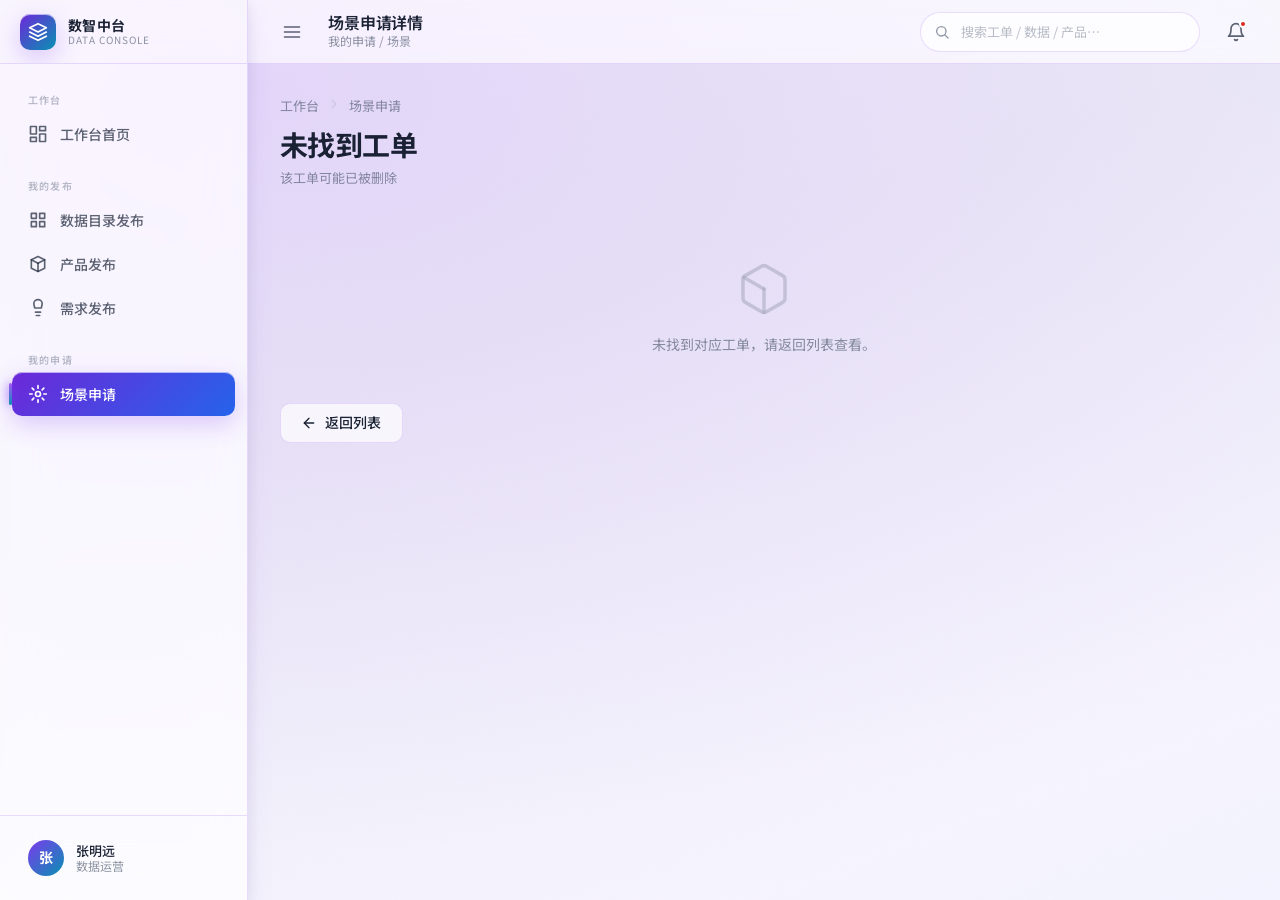
==== commit b70effb1: "修复手机端路径问题：修正详情页和列表页的listHref路径，修复LGApp.asset函数对相对路径的处理" ====
--- a/pages/apply/scene-detail.html
+++ b/pages/apply/scene-detail.html
@@ -24,7 +24,7 @@
       typeLabel: "场景申请",
       titleKey: "title",
       listLabel: "场景申请",
-      listHref: "pages/apply/scene-list.html",
+      listHref: "scene-list.html",
       fields: [
         {
           section: "场景信息",
--- a/assets/css/standard.css
+++ b/assets/css/standard.css
@@ -1,51 +1,50 @@
 /* ==========================================================================
-   standard.css — 液态玻璃后台管理系统 · 标准基础层
+   standard.css — 液态玻璃后台管理系统 · 标准基础层 (浅色主题)
    设计令牌 / 重置 / 排版 / 流动背景 / 滚动条
    所有页面共用，禁止在本文件中写具体组件
    ========================================================================== */
 
-/* ---------- 设计令牌 ---------- */
 :root {
-  /* 主色：深蓝 + 紫色 + 黑色 */
-  --c-bg-0: #05070f;          /* 最深黑底 */
-  --c-bg-1: #0a0f1f;          /* 深黑蓝 */
-  --c-bg-2: #0b1e3f;          /* 深蓝 主背景基底 */
-  --c-bg-3: #122a5a;          /* 深蓝亮 */
-  --c-purple: #7c3aed;        /* 紫主 */
-  --c-purple-2: #a855f7;      /* 紫亮 */
-  --c-purple-3: #c084fc;      /* 紫淡 */
-  --c-cyan: #22d3ee;          /* 青蓝高亮 */
-  --c-blue: #3b82f6;          /* 辅助蓝 */
+  /* 主色：浅紫 + 浅蓝 + 米白（保持"深蓝+紫+黑"主色但取浅色版本） */
+  --c-bg-0: #f4f6fb;          /* 页面最外层灰白 */
+  --c-bg-1: #ffffff;          /* 卡片底白 */
+  --c-bg-2: #eef0f7;          /* 浅蓝灰面板 */
+  --c-bg-3: #e3e6f0;          /* 描边与分割 */
+  --c-purple: #6d28d9;        /* 紫主（深） */
+  --c-purple-2: #7c3aed;      /* 紫主 */
+  --c-purple-3: #a855f7;      /* 紫亮（用于强调文字/渐变） */
+  --c-cyan: #0891b2;          /* 青蓝（深，可读） */
+  --c-blue: #2563eb;          /* 辅助蓝 */
 
   /* 状态色 */
-  --c-draft: #94a3b8;         /* 暂存 灰蓝 */
-  --c-submitted: #a855f7;     /* 已提交 紫 */
-  --c-approving: #22d3ee;     /* 审批中 青 */
-  --c-approved: #34d399;      /* 已通过 绿 */
-  --c-rejected: #f43f5e;      /* 已驳回 红 */
-
-  /* 文字层级 */
-  --t-1: rgba(255, 255, 255, 0.95);
-  --t-2: rgba(255, 255, 255, 0.72);
-  --t-3: rgba(255, 255, 255, 0.5);
-  --t-4: rgba(255, 255, 255, 0.34);
-
-  /* 玻璃 */
-  --glass-bg: rgba(255, 255, 255, 0.055);
-  --glass-bg-strong: rgba(255, 255, 255, 0.09);
-  --glass-bg-soft: rgba(255, 255, 255, 0.035);
-  --glass-border: rgba(255, 255, 255, 0.12);
-  --glass-border-strong: rgba(255, 255, 255, 0.2);
-  --glass-blur: 20px;
-  --glass-saturate: 140%;
-
-  /* 阴影 */
-  --sh-sm: 0 2px 8px rgba(0, 0, 0, 0.3);
-  --sh-md: 0 8px 24px rgba(0, 0, 0, 0.35);
-  --sh-lg: 0 20px 50px rgba(0, 0, 0, 0.45);
-  --sh-glow-purple: 0 8px 32px rgba(124, 58, 237, 0.35);
-  --sh-glow-cyan: 0 8px 32px rgba(34, 211, 238, 0.28);
-  --sh-inset-top: inset 0 1px 0 rgba(255, 255, 255, 0.18);
+  --c-draft: #64748b;         /* 暂存 灰 */
+  --c-submitted: #7c3aed;     /* 已提交 紫 */
+  --c-approving: #0891b2;     /* 审批中 青 */
+  --c-approved: #059669;      /* 已通过 绿 */
+  --c-rejected: #dc2626;      /* 已驳回 红 */
+
+  /* 文字层级（深色文字） */
+  --t-1: rgba(15, 23, 42, 0.95);     /* 主文字 */
+  --t-2: rgba(30, 41, 59, 0.72);     /* 次文字 */
+  --t-3: rgba(51, 65, 85, 0.55);     /* 弱文字 */
+  --t-4: rgba(71, 85, 105, 0.38);    /* 占位 */
+
+  /* 玻璃（在浅底上以白色半透 + 细描边构造） */
+  --glass-bg: rgba(255, 255, 255, 0.7);
+  --glass-bg-strong: rgba(255, 255, 255, 0.88);
+  --glass-bg-soft: rgba(255, 255, 255, 0.5);
+  --glass-border: rgba(124, 58, 237, 0.16);
+  --glass-border-strong: rgba(124, 58, 237, 0.28);
+  --glass-blur: 18px;
+  --glass-saturate: 160%;
+
+  /* 阴影（浅底用更柔的阴影） */
+  --sh-sm: 0 1px 2px rgba(15, 23, 42, 0.06), 0 2px 6px rgba(15, 23, 42, 0.04);
+  --sh-md: 0 4px 12px rgba(15, 23, 42, 0.08), 0 12px 28px rgba(124, 58, 237, 0.08);
+  --sh-lg: 0 10px 30px rgba(15, 23, 42, 0.10), 0 24px 60px rgba(124, 58, 237, 0.10);
+  --sh-glow-purple: 0 8px 24px rgba(124, 58, 237, 0.25);
+  --sh-glow-cyan: 0 8px 24px rgba(8, 145, 178, 0.20);
+  --sh-inset-top: inset 0 1px 0 rgba(255, 255, 255, 0.6);
 
   /* 圆角 */
   --r-xs: 6px;
@@ -140,7 +139,7 @@
   transition: color var(--dur-1) var(--ease-out);
 }
 
-a:hover { color: var(--c-purple-3); }
+a:hover { color: var(--c-purple); }
 
 button,
 input,
@@ -160,32 +159,31 @@
 
 img { max-width: 100%; display: block; }
 
-/* ---------- 流动渐变背景 ---------- */
+/* ---------- 流动渐变背景（浅色） ---------- */
 body::before {
   content: "";
   position: fixed;
   inset: -10%;
   z-index: -2;
   background:
-    radial-gradient(ellipse 80% 60% at 15% 10%, rgba(124, 58, 237, 0.28), transparent 60%),
-    radial-gradient(ellipse 70% 55% at 85% 20%, rgba(34, 211, 238, 0.18), transparent 55%),
-    radial-gradient(ellipse 90% 70% at 75% 90%, rgba(59, 130, 246, 0.22), transparent 60%),
-    radial-gradient(ellipse 60% 50% at 20% 85%, rgba(168, 85, 247, 0.16), transparent 55%),
-    linear-gradient(160deg, #05070f 0%, #0a0f1f 35%, #0b1e3f 70%, #05070f 100%);
+    radial-gradient(ellipse 80% 60% at 12% 8%,  rgba(168, 85, 247, 0.18), transparent 60%),
+    radial-gradient(ellipse 70% 55% at 88% 18%, rgba(34, 211, 238, 0.16), transparent 55%),
+    radial-gradient(ellipse 90% 70% at 78% 92%, rgba(99, 102, 241, 0.16), transparent 60%),
+    radial-gradient(ellipse 60% 50% at 18% 86%, rgba(236, 72, 153, 0.10), transparent 55%),
+    linear-gradient(160deg, #f4f6fb 0%, #eef0f7 40%, #f7f5ff 80%, #f0f4ff 100%);
   background-size: 200% 200%, 200% 200%, 200% 200%, 200% 200%, 100% 100%;
   animation: bgFlow 28s ease-in-out infinite;
-  filter: saturate(1.05);
+  filter: saturate(1.02);
 }
 
 body::after {
-  /* 细噪点叠加，增加玻璃质感 */
   content: "";
   position: fixed;
   inset: 0;
   z-index: -1;
   pointer-events: none;
-  opacity: 0.4;
-  background-image: url("data:image/svg+xml,%3Csvg xmlns='http://www.w3.org/2000/svg' width='160' height='160'%3E%3Cfilter id='n'%3E%3CfeTurbulence type='fractalNoise' baseFrequency='0.85' numOctaves='2' stitchTiles='stitch'/%3E%3CfeColorMatrix values='0 0 0 0 1 0 0 0 0 1 0 0 0 0 1 0 0 0 0.04 0'/%3E%3C/filter%3E%3Crect width='100%25' height='100%25' filter='url(%23n)'/%3E%3C/svg%3E");
+  opacity: 0.35;
+  background-image: url("data:image/svg+xml,%3Csvg xmlns='http://www.w3.org/2000/svg' width='160' height='160'%3E%3Cfilter id='n'%3E%3CfeTurbulence type='fractalNoise' baseFrequency='0.85' numOctaves='2' stitchTiles='stitch'/%3E%3CfeColorMatrix values='0 0 0 0 0.1 0 0 0 0 0.05 0 0 0 0 0.2 0 0 0 0.05 0'/%3E%3C/filter%3E%3Crect width='100%25' height='100%25' filter='url(%23n)'/%3E%3C/svg%3E");
 }
 
 @keyframes bgFlow {
@@ -197,16 +195,16 @@
 ::-webkit-scrollbar { width: 10px; height: 10px; }
 ::-webkit-scrollbar-track { background: transparent; }
 ::-webkit-scrollbar-thumb {
-  background: rgba(255, 255, 255, 0.12);
+  background: rgba(124, 58, 237, 0.22);
   border-radius: var(--r-pill);
   border: 2px solid transparent;
   background-clip: padding-box;
 }
-::-webkit-scrollbar-thumb:hover { background: rgba(168, 85, 247, 0.4); background-clip: padding-box; }
-
-* { scrollbar-width: thin; scrollbar-color: rgba(255,255,255,0.15) transparent; }
-
-::selection { background: rgba(124, 58, 237, 0.45); color: #fff; }
+::-webkit-scrollbar-thumb:hover { background: rgba(124, 58, 237, 0.4); background-clip: padding-box; }
+
+* { scrollbar-width: thin; scrollbar-color: rgba(124,58,237,0.25) transparent; }
+
+::selection { background: rgba(168, 85, 247, 0.3); color: var(--t-1); }
 
 /* ---------- 通用工具类 ---------- */
 .container {
@@ -223,7 +221,7 @@
 .text-purple { color: var(--c-purple-3); }
 .text-cyan { color: var(--c-cyan); }
 .text-gradient {
-  background: linear-gradient(120deg, #fff 0%, var(--c-purple-3) 50%, var(--c-cyan) 100%);
+  background: linear-gradient(120deg, var(--c-purple) 0%, var(--c-purple-3) 50%, var(--c-cyan) 100%);
   -webkit-background-clip: text;
   background-clip: text;
   -webkit-text-fill-color: transparent;
@@ -244,7 +242,7 @@
 
 /* 焦点可见性 */
 :focus-visible {
-  outline: 2px solid var(--c-purple-3);
+  outline: 2px solid var(--c-purple-2);
   outline-offset: 2px;
   border-radius: var(--r-xs);
 }
--- a/assets/css/components.css
+++ b/assets/css/components.css
@@ -31,7 +31,7 @@
   inset: 0;
   border-radius: inherit;
   padding: 1px;
-  background: linear-gradient(135deg, rgba(255,255,255,0.35), rgba(255,255,255,0.02) 40%, rgba(168,85,247,0.25));
+  background: linear-gradient(135deg, rgba(255,255,255,0.6), rgba(124,58,237,0.05) 40%, rgba(168,85,247,0.35));
   -webkit-mask: linear-gradient(#000 0 0) content-box, linear-gradient(#000 0 0);
   -webkit-mask-composite: xor;
   mask-composite: exclude;
@@ -186,7 +186,7 @@
   position: absolute;
   top: -40%; right: -20%;
   width: 60%; height: 160%;
-  background: radial-gradient(circle, var(--stat-glow, rgba(124,58,237,0.25)), transparent 70%);
+  background: radial-gradient(circle, var(--stat-glow, rgba(124,58,237,0.10)), transparent 70%);
   pointer-events: none;
   transition: opacity var(--dur-2);
 }
@@ -199,9 +199,10 @@
   width: 48px; height: 48px;
   display: grid; place-items: center;
   border-radius: var(--r-md);
-  background: var(--glass-bg-strong);
+  background: rgba(255, 255, 255, 0.7);
   border: 1px solid var(--glass-border);
   color: var(--stat-color, var(--c-purple-3));
+  box-shadow: 0 2px 6px rgba(15, 23, 42, 0.05);
 }
 .stat-card__icon svg { width: 24px; height: 24px; }
 .stat-card__label { font-size: var(--fz-sm); color: var(--t-3); }
@@ -345,7 +346,7 @@
   font-size: var(--fz-xs);
   font-weight: var(--fw-m);
   border-radius: var(--r-pill);
-  background: var(--glass-bg-strong);
+  background: rgba(255, 255, 255, 0.8);
   border: 1px solid var(--glass-border);
   color: var(--t-2);
   white-space: nowrap;
@@ -369,11 +370,11 @@
   50% { opacity: 0.6; box-shadow: 0 0 0 4px transparent; }
 }
 
-.badge--solid.badge--draft { background: rgba(148,163,184,0.18); }
-.badge--solid.badge--submitted { background: rgba(168,85,247,0.18); }
-.badge--solid.badge--approving { background: rgba(34,211,238,0.18); }
-.badge--solid.badge--approved { background: rgba(52,211,153,0.18); }
-.badge--solid.badge--rejected { background: rgba(244,63,94,0.18); }
+.badge--solid.badge--draft { background: rgba(100,116,139,0.12); color: #475569; }
+.badge--solid.badge--submitted { background: rgba(124,58,237,0.10); }
+.badge--solid.badge--approving { background: rgba(8,145,178,0.10); }
+.badge--solid.badge--approved { background: rgba(5,150,105,0.12); }
+.badge--solid.badge--rejected { background: rgba(220,38,38,0.10); }
 
 /* 类型徽章（目录/产品/需求/场景） */
 .tag {
@@ -383,9 +384,9 @@
   padding: 0 8px;
   font-size: var(--fz-xs);
   border-radius: var(--r-xs);
-  background: var(--glass-bg-strong);
-  border: 1px solid var(--glass-border);
-  color: var(--t-2);
+  background: rgba(124, 58, 237, 0.08);
+  border: 1px solid rgba(124, 58, 237, 0.18);
+  color: var(--c-purple);
 }
 
 /* ---------- 表格 ---------- */
@@ -416,7 +417,7 @@
   text-transform: uppercase;
   color: var(--t-3);
   padding: var(--s-3) var(--s-4);
-  background: rgba(10, 15, 31, 0.55);
+  background: rgba(255, 255, 255, 0.85);
   backdrop-filter: blur(12px);
   border-bottom: 1px solid var(--glass-border);
   white-space: nowrap;
@@ -520,7 +521,7 @@
   position: fixed;
   inset: 0;
   z-index: 90;
-  background: rgba(5, 7, 15, 0.55);
+  background: rgba(71, 85, 105, 0.32);
   backdrop-filter: blur(6px);
   -webkit-backdrop-filter: blur(6px);
   opacity: 0;
@@ -542,7 +543,7 @@
   backdrop-filter: blur(calc(var(--glass-blur) + 10px)) saturate(var(--glass-saturate));
   -webkit-backdrop-filter: blur(calc(var(--glass-blur) + 10px)) saturate(var(--glass-saturate));
   border-left: 1px solid var(--glass-border-strong);
-  box-shadow: -20px 0 60px rgba(0,0,0,0.5), var(--sh-inset-top);
+  box-shadow: -20px 0 60px rgba(124, 58, 237, 0.18), var(--sh-inset-top);
   transform: translateX(100%);
   transition: transform var(--dur-3) var(--ease-out);
 }
@@ -594,8 +595,8 @@
 .timeline-node--rejected .timeline-node__dot { border-color: var(--c-rejected); background: rgba(244,63,94,0.15); color: var(--c-rejected); }
 .timeline-node--pending .timeline-node__dot { border-color: var(--t-4); }
 @keyframes nodePulse {
-  0%, 100% { box-shadow: 0 0 0 0 rgba(34,211,238,0.5); }
-  50% { box-shadow: 0 0 0 8px rgba(34,211,238,0); }
+  0%, 100% { box-shadow: 0 0 0 0 rgba(8,145,178,0.35); }
+  50% { box-shadow: 0 0 0 8px rgba(8,145,178,0); }
 }
 .timeline-node__title { font-weight: var(--fw-sb); font-size: var(--fz-md); display: flex; align-items: center; gap: var(--s-2); }
 .timeline-node__meta { font-size: var(--fz-xs); color: var(--t-3); margin-top: 2px; }
@@ -608,7 +609,7 @@
   border-radius: var(--r-sm);
   border-left: 2px solid var(--glass-border-strong);
 }
-.timeline-node--rejected .timeline-node__remark { border-left-color: var(--c-rejected); color: #fda4af; }
+.timeline-node--rejected .timeline-node__remark { border-left-color: var(--c-rejected); color: #b91c1c; }
 
 /* ---------- Toast ---------- */
 .toast-stack {
@@ -758,11 +759,11 @@
   margin-bottom: var(--s-5);
   border: 1px solid var(--glass-border);
 }
-.status-banner--rejected { background: rgba(244,63,94,0.1); border-color: rgba(244,63,94,0.3); }
-.status-banner--draft { background: rgba(148,163,184,0.08); border-color: rgba(148,163,184,0.25); }
-.status-banner--approved { background: rgba(52,211,153,0.08); border-color: rgba(52,211,153,0.25); }
-.status-banner--approving { background: rgba(34,211,238,0.08); border-color: rgba(34,211,238,0.25); }
-.status-banner--submitted { background: rgba(168,85,247,0.08); border-color: rgba(168,85,247,0.25); }
+.status-banner--rejected { background: rgba(220,38,38,0.06); border-color: rgba(220,38,38,0.25); }
+.status-banner--draft { background: rgba(100,116,139,0.06); border-color: rgba(100,116,139,0.22); }
+.status-banner--approved { background: rgba(5,150,105,0.06); border-color: rgba(5,150,105,0.25); }
+.status-banner--approving { background: rgba(8,145,178,0.06); border-color: rgba(8,145,178,0.25); }
+.status-banner--submitted { background: rgba(124,58,237,0.06); border-color: rgba(124,58,237,0.25); }
 .status-banner svg { width: 22px; height: 22px; flex-shrink: 0; }
 .status-banner__text { flex: 1; font-size: var(--fz-sm); color: var(--t-2); }
 .status-banner__text strong { color: var(--t-1); }
@@ -776,6 +777,6 @@
   gap: var(--s-3);
   padding: var(--s-4) var(--s-5);
   margin-top: var(--s-6);
-  background: linear-gradient(180deg, transparent, rgba(5,7,15,0.6) 30%);
+  background: linear-gradient(180deg, transparent, rgba(255,255,255,0.85) 30%);
   backdrop-filter: blur(8px);
 }
--- a/assets/css/layout.css
+++ b/assets/css/layout.css
@@ -28,9 +28,9 @@
   z-index: 50;
   display: flex;
   flex-direction: column;
-  background: rgba(8, 12, 26, 0.7);
-  backdrop-filter: blur(24px) saturate(150%);
-  -webkit-backdrop-filter: blur(24px) saturate(150%);
+  background: rgba(255, 255, 255, 0.72);
+  backdrop-filter: blur(24px) saturate(160%);
+  -webkit-backdrop-filter: blur(24px) saturate(160%);
   border-right: 1px solid var(--glass-border);
   box-shadow: var(--sh-md);
 }
@@ -112,11 +112,11 @@
 }
 .nav-item svg { width: 20px; height: 20px; flex-shrink: 0; }
 .nav-item__text { transition: opacity var(--dur-2), transform var(--dur-2); }
-.nav-item:hover { color: var(--t-1); background: rgba(255,255,255,0.04); }
+.nav-item:hover { color: var(--c-purple); background: rgba(124, 58, 237, 0.08); }
 .nav-item.active {
   color: #fff;
-  background: linear-gradient(135deg, rgba(124,58,237,0.35), rgba(59,130,246,0.2));
-  box-shadow: var(--sh-inset-top);
+  background: linear-gradient(135deg, var(--c-purple) 0%, var(--c-blue) 100%);
+  box-shadow: var(--sh-glow-purple), var(--sh-inset-top);
 }
 .nav-item.active::before {
   content: "";
@@ -177,7 +177,7 @@
   border-radius: var(--r-sm);
   transition: background var(--dur-1);
 }
-.sidebar__user:hover { background: rgba(255,255,255,0.04); }
+.sidebar__user:hover { background: rgba(124, 58, 237, 0.08); }
 .sidebar__avatar {
   width: 36px; height: 36px;
   flex-shrink: 0;
@@ -202,9 +202,9 @@
   align-items: center;
   gap: var(--s-4);
   padding: 0 var(--s-6);
-  background: rgba(8, 12, 26, 0.55);
-  backdrop-filter: blur(20px) saturate(140%);
-  -webkit-backdrop-filter: blur(20px) saturate(140%);
+  background: rgba(255, 255, 255, 0.65);
+  backdrop-filter: blur(20px) saturate(160%);
+  -webkit-backdrop-filter: blur(20px) saturate(160%);
   border-bottom: 1px solid var(--glass-border);
 }
 
@@ -215,7 +215,7 @@
   color: var(--t-2);
   transition: all var(--dur-1) var(--ease-out);
 }
-.topbar__toggle:hover { background: var(--glass-bg-strong); color: var(--t-1); }
+.topbar__toggle:hover { background: rgba(124, 58, 237, 0.10); color: var(--c-purple); }
 .topbar__toggle svg { width: 20px; height: 20px; }
 
 .topbar__title {
@@ -242,7 +242,7 @@
   padding: 0 var(--s-4) 0 40px;
   font-size: var(--fz-sm);
   color: var(--t-1);
-  background: var(--glass-bg);
+  background: rgba(255, 255, 255, 0.7);
   border: 1px solid var(--glass-border);
   border-radius: var(--r-pill);
   transition: all var(--dur-1) var(--ease-out);
@@ -251,7 +251,7 @@
 .topbar__search input:focus {
   outline: none;
   border-color: var(--c-purple-2);
-  background: var(--glass-bg-strong);
+  background: #ffffff;
   box-shadow: 0 0 0 3px rgba(124,58,237,0.18);
 }
 
@@ -263,7 +263,7 @@
   color: var(--t-2);
   transition: all var(--dur-1) var(--ease-out);
 }
-.topbar__icon-btn:hover { background: var(--glass-bg-strong); color: var(--t-1); }
+.topbar__icon-btn:hover { background: rgba(124, 58, 237, 0.10); color: var(--c-purple); }
 .topbar__icon-btn svg { width: 20px; height: 20px; }
 .topbar__icon-btn .dot {
   position: absolute;
@@ -293,7 +293,7 @@
   position: fixed;
   inset: 0;
   z-index: 45;
-  background: rgba(5,7,15,0.6);
+  background: rgba(71, 85, 105, 0.35);
   backdrop-filter: blur(6px);
   -webkit-backdrop-filter: blur(6px);
   opacity: 0;
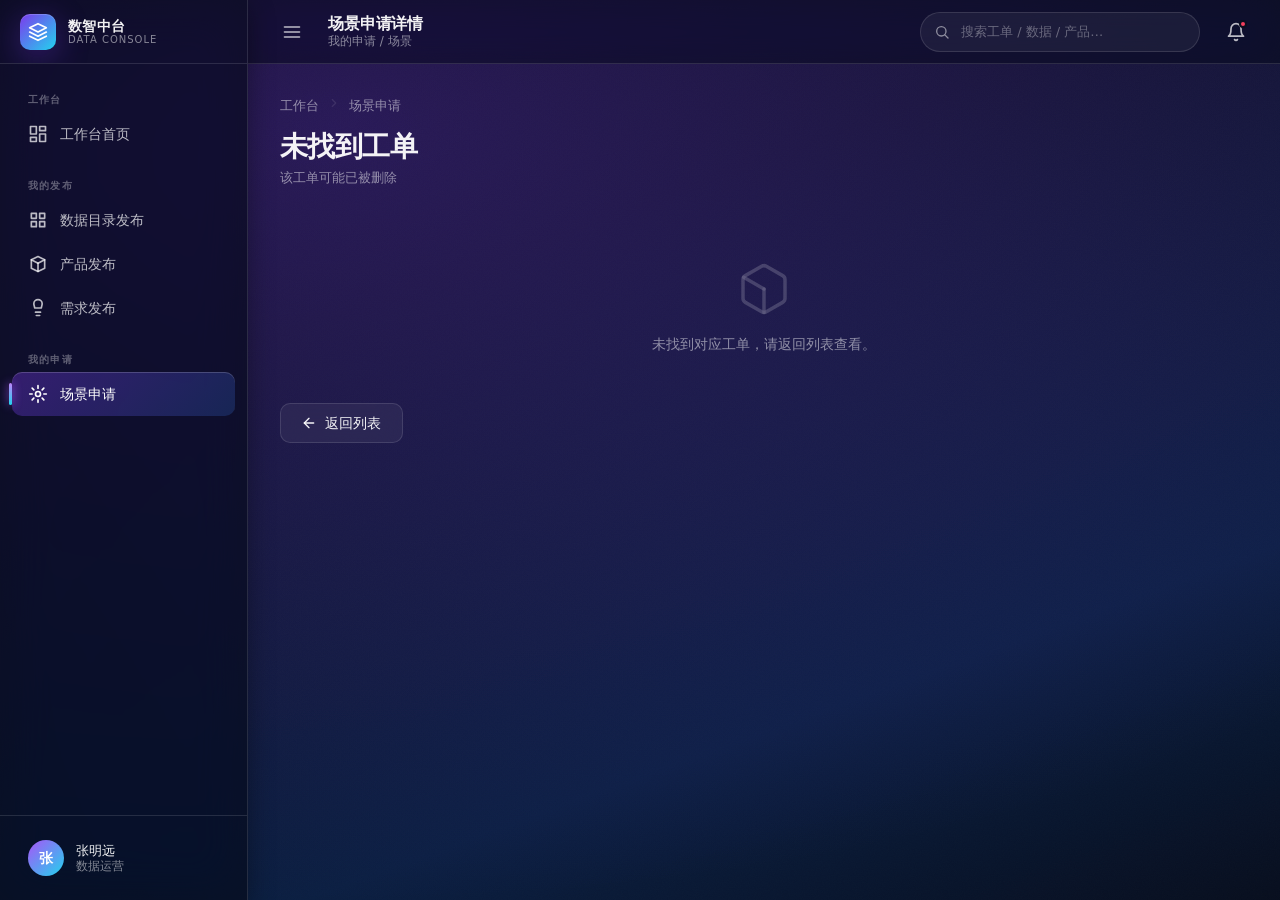
==== commit 72ec8fe0: "fix: 替换Google Fonts为国内镜像fonts.googleapis.cn，修复手机端因字体CDN被墙导致白屏无法访问的问题" ====
--- a/pages/apply/scene-detail.html
+++ b/pages/apply/scene-detail.html
@@ -4,9 +4,8 @@
   <meta charset="UTF-8" />
   <meta name="viewport" content="width=device-width, initial-scale=1.0, viewport-fit=cover" />
   <title>场景申请详情 · 数智中台</title>
-  <link rel="preconnect" href="https://fonts.googleapis.com" />
-  <link rel="preconnect" href="https://fonts.gstatic.com" crossorigin />
-  <link href="https://fonts.googleapis.com/css2?family=Sora:wght@400;500;600;700&family=Noto+Sans+SC:wght@400;500;700&display=swap" rel="stylesheet" />
+  <link rel="preconnect" href="https://fonts.googleapis.cn" />
+  <link href="https://fonts.googleapis.cn/css2?family=Sora:wght@400;500;600;700&family=Noto+Sans+SC:wght@400;500;700&display=swap" rel="stylesheet" />
   <link rel="stylesheet" href="../../assets/css/standard.css" />
   <link rel="stylesheet" href="../../assets/css/components.css" />
   <link rel="stylesheet" href="../../assets/css/layout.css" />
@@ -24,7 +23,7 @@
       typeLabel: "场景申请",
       titleKey: "title",
       listLabel: "场景申请",
-      listHref: "scene-list.html",
+      listHref: "pages/apply/scene-list.html",
       fields: [
         {
           section: "场景信息",
--- a/assets/css/standard.css
+++ b/assets/css/standard.css
@@ -1,50 +1,51 @@
 /* ==========================================================================
-   standard.css — 液态玻璃后台管理系统 · 标准基础层 (浅色主题)
+   standard.css — 液态玻璃后台管理系统 · 标准基础层
    设计令牌 / 重置 / 排版 / 流动背景 / 滚动条
    所有页面共用，禁止在本文件中写具体组件
    ========================================================================== */
 
+/* ---------- 设计令牌 ---------- */
 :root {
-  /* 主色：浅紫 + 浅蓝 + 米白（保持"深蓝+紫+黑"主色但取浅色版本） */
-  --c-bg-0: #f4f6fb;          /* 页面最外层灰白 */
-  --c-bg-1: #ffffff;          /* 卡片底白 */
-  --c-bg-2: #eef0f7;          /* 浅蓝灰面板 */
-  --c-bg-3: #e3e6f0;          /* 描边与分割 */
-  --c-purple: #6d28d9;        /* 紫主（深） */
-  --c-purple-2: #7c3aed;      /* 紫主 */
-  --c-purple-3: #a855f7;      /* 紫亮（用于强调文字/渐变） */
-  --c-cyan: #0891b2;          /* 青蓝（深，可读） */
-  --c-blue: #2563eb;          /* 辅助蓝 */
+  /* 主色：深蓝 + 紫色 + 黑色 */
+  --c-bg-0: #05070f;          /* 最深黑底 */
+  --c-bg-1: #0a0f1f;          /* 深黑蓝 */
+  --c-bg-2: #0b1e3f;          /* 深蓝 主背景基底 */
+  --c-bg-3: #122a5a;          /* 深蓝亮 */
+  --c-purple: #7c3aed;        /* 紫主 */
+  --c-purple-2: #a855f7;      /* 紫亮 */
+  --c-purple-3: #c084fc;      /* 紫淡 */
+  --c-cyan: #22d3ee;          /* 青蓝高亮 */
+  --c-blue: #3b82f6;          /* 辅助蓝 */
 
   /* 状态色 */
-  --c-draft: #64748b;         /* 暂存 灰 */
-  --c-submitted: #7c3aed;     /* 已提交 紫 */
-  --c-approving: #0891b2;     /* 审批中 青 */
-  --c-approved: #059669;      /* 已通过 绿 */
-  --c-rejected: #dc2626;      /* 已驳回 红 */
-
-  /* 文字层级（深色文字） */
-  --t-1: rgba(15, 23, 42, 0.95);     /* 主文字 */
-  --t-2: rgba(30, 41, 59, 0.72);     /* 次文字 */
-  --t-3: rgba(51, 65, 85, 0.55);     /* 弱文字 */
-  --t-4: rgba(71, 85, 105, 0.38);    /* 占位 */
-
-  /* 玻璃（在浅底上以白色半透 + 细描边构造） */
-  --glass-bg: rgba(255, 255, 255, 0.7);
-  --glass-bg-strong: rgba(255, 255, 255, 0.88);
-  --glass-bg-soft: rgba(255, 255, 255, 0.5);
-  --glass-border: rgba(124, 58, 237, 0.16);
-  --glass-border-strong: rgba(124, 58, 237, 0.28);
-  --glass-blur: 18px;
-  --glass-saturate: 160%;
-
-  /* 阴影（浅底用更柔的阴影） */
-  --sh-sm: 0 1px 2px rgba(15, 23, 42, 0.06), 0 2px 6px rgba(15, 23, 42, 0.04);
-  --sh-md: 0 4px 12px rgba(15, 23, 42, 0.08), 0 12px 28px rgba(124, 58, 237, 0.08);
-  --sh-lg: 0 10px 30px rgba(15, 23, 42, 0.10), 0 24px 60px rgba(124, 58, 237, 0.10);
-  --sh-glow-purple: 0 8px 24px rgba(124, 58, 237, 0.25);
-  --sh-glow-cyan: 0 8px 24px rgba(8, 145, 178, 0.20);
-  --sh-inset-top: inset 0 1px 0 rgba(255, 255, 255, 0.6);
+  --c-draft: #94a3b8;         /* 暂存 灰蓝 */
+  --c-submitted: #a855f7;     /* 已提交 紫 */
+  --c-approving: #22d3ee;     /* 审批中 青 */
+  --c-approved: #34d399;      /* 已通过 绿 */
+  --c-rejected: #f43f5e;      /* 已驳回 红 */
+
+  /* 文字层级 */
+  --t-1: rgba(255, 255, 255, 0.95);
+  --t-2: rgba(255, 255, 255, 0.72);
+  --t-3: rgba(255, 255, 255, 0.5);
+  --t-4: rgba(255, 255, 255, 0.34);
+
+  /* 玻璃 */
+  --glass-bg: rgba(255, 255, 255, 0.055);
+  --glass-bg-strong: rgba(255, 255, 255, 0.09);
+  --glass-bg-soft: rgba(255, 255, 255, 0.035);
+  --glass-border: rgba(255, 255, 255, 0.12);
+  --glass-border-strong: rgba(255, 255, 255, 0.2);
+  --glass-blur: 20px;
+  --glass-saturate: 140%;
+
+  /* 阴影 */
+  --sh-sm: 0 2px 8px rgba(0, 0, 0, 0.3);
+  --sh-md: 0 8px 24px rgba(0, 0, 0, 0.35);
+  --sh-lg: 0 20px 50px rgba(0, 0, 0, 0.45);
+  --sh-glow-purple: 0 8px 32px rgba(124, 58, 237, 0.35);
+  --sh-glow-cyan: 0 8px 32px rgba(34, 211, 238, 0.28);
+  --sh-inset-top: inset 0 1px 0 rgba(255, 255, 255, 0.18);
 
   /* 圆角 */
   --r-xs: 6px;
@@ -77,8 +78,8 @@
   --fz-hero: clamp(32px, 5vw, 56px);
 
   /* 字体 */
-  --ff-display: "Sora", "Noto Sans SC", system-ui, sans-serif;
-  --ff-body: "Noto Sans SC", "Sora", system-ui, sans-serif;
+  --ff-display: "Sora", "Noto Sans SC", -apple-system, "PingFang SC", "Microsoft YaHei", system-ui, sans-serif;
+  --ff-body: "Noto Sans SC", "Sora", -apple-system, "PingFang SC", "Microsoft YaHei", system-ui, sans-serif;
   --fw-r: 400;
   --fw-m: 500;
   --fw-sb: 600;
@@ -139,7 +140,7 @@
   transition: color var(--dur-1) var(--ease-out);
 }
 
-a:hover { color: var(--c-purple); }
+a:hover { color: var(--c-purple-3); }
 
 button,
 input,
@@ -159,31 +160,32 @@
 
 img { max-width: 100%; display: block; }
 
-/* ---------- 流动渐变背景（浅色） ---------- */
+/* ---------- 流动渐变背景 ---------- */
 body::before {
   content: "";
   position: fixed;
   inset: -10%;
   z-index: -2;
   background:
-    radial-gradient(ellipse 80% 60% at 12% 8%,  rgba(168, 85, 247, 0.18), transparent 60%),
-    radial-gradient(ellipse 70% 55% at 88% 18%, rgba(34, 211, 238, 0.16), transparent 55%),
-    radial-gradient(ellipse 90% 70% at 78% 92%, rgba(99, 102, 241, 0.16), transparent 60%),
-    radial-gradient(ellipse 60% 50% at 18% 86%, rgba(236, 72, 153, 0.10), transparent 55%),
-    linear-gradient(160deg, #f4f6fb 0%, #eef0f7 40%, #f7f5ff 80%, #f0f4ff 100%);
+    radial-gradient(ellipse 80% 60% at 15% 10%, rgba(124, 58, 237, 0.28), transparent 60%),
+    radial-gradient(ellipse 70% 55% at 85% 20%, rgba(34, 211, 238, 0.18), transparent 55%),
+    radial-gradient(ellipse 90% 70% at 75% 90%, rgba(59, 130, 246, 0.22), transparent 60%),
+    radial-gradient(ellipse 60% 50% at 20% 85%, rgba(168, 85, 247, 0.16), transparent 55%),
+    linear-gradient(160deg, #05070f 0%, #0a0f1f 35%, #0b1e3f 70%, #05070f 100%);
   background-size: 200% 200%, 200% 200%, 200% 200%, 200% 200%, 100% 100%;
   animation: bgFlow 28s ease-in-out infinite;
-  filter: saturate(1.02);
+  filter: saturate(1.05);
 }
 
 body::after {
+  /* 细噪点叠加，增加玻璃质感 */
   content: "";
   position: fixed;
   inset: 0;
   z-index: -1;
   pointer-events: none;
-  opacity: 0.35;
-  background-image: url("data:image/svg+xml,%3Csvg xmlns='http://www.w3.org/2000/svg' width='160' height='160'%3E%3Cfilter id='n'%3E%3CfeTurbulence type='fractalNoise' baseFrequency='0.85' numOctaves='2' stitchTiles='stitch'/%3E%3CfeColorMatrix values='0 0 0 0 0.1 0 0 0 0 0.05 0 0 0 0 0.2 0 0 0 0.05 0'/%3E%3C/filter%3E%3Crect width='100%25' height='100%25' filter='url(%23n)'/%3E%3C/svg%3E");
+  opacity: 0.4;
+  background-image: url("data:image/svg+xml,%3Csvg xmlns='http://www.w3.org/2000/svg' width='160' height='160'%3E%3Cfilter id='n'%3E%3CfeTurbulence type='fractalNoise' baseFrequency='0.85' numOctaves='2' stitchTiles='stitch'/%3E%3CfeColorMatrix values='0 0 0 0 1 0 0 0 0 1 0 0 0 0 1 0 0 0 0.04 0'/%3E%3C/filter%3E%3Crect width='100%25' height='100%25' filter='url(%23n)'/%3E%3C/svg%3E");
 }
 
 @keyframes bgFlow {
@@ -195,16 +197,16 @@
 ::-webkit-scrollbar { width: 10px; height: 10px; }
 ::-webkit-scrollbar-track { background: transparent; }
 ::-webkit-scrollbar-thumb {
-  background: rgba(124, 58, 237, 0.22);
+  background: rgba(255, 255, 255, 0.12);
   border-radius: var(--r-pill);
   border: 2px solid transparent;
   background-clip: padding-box;
 }
-::-webkit-scrollbar-thumb:hover { background: rgba(124, 58, 237, 0.4); background-clip: padding-box; }
-
-* { scrollbar-width: thin; scrollbar-color: rgba(124,58,237,0.25) transparent; }
-
-::selection { background: rgba(168, 85, 247, 0.3); color: var(--t-1); }
+::-webkit-scrollbar-thumb:hover { background: rgba(168, 85, 247, 0.4); background-clip: padding-box; }
+
+* { scrollbar-width: thin; scrollbar-color: rgba(255,255,255,0.15) transparent; }
+
+::selection { background: rgba(124, 58, 237, 0.45); color: #fff; }
 
 /* ---------- 通用工具类 ---------- */
 .container {
@@ -221,7 +223,7 @@
 .text-purple { color: var(--c-purple-3); }
 .text-cyan { color: var(--c-cyan); }
 .text-gradient {
-  background: linear-gradient(120deg, var(--c-purple) 0%, var(--c-purple-3) 50%, var(--c-cyan) 100%);
+  background: linear-gradient(120deg, #fff 0%, var(--c-purple-3) 50%, var(--c-cyan) 100%);
   -webkit-background-clip: text;
   background-clip: text;
   -webkit-text-fill-color: transparent;
@@ -242,7 +244,7 @@
 
 /* 焦点可见性 */
 :focus-visible {
-  outline: 2px solid var(--c-purple-2);
+  outline: 2px solid var(--c-purple-3);
   outline-offset: 2px;
   border-radius: var(--r-xs);
 }
--- a/assets/css/components.css
+++ b/assets/css/components.css
@@ -31,7 +31,7 @@
   inset: 0;
   border-radius: inherit;
   padding: 1px;
-  background: linear-gradient(135deg, rgba(255,255,255,0.6), rgba(124,58,237,0.05) 40%, rgba(168,85,247,0.35));
+  background: linear-gradient(135deg, rgba(255,255,255,0.35), rgba(255,255,255,0.02) 40%, rgba(168,85,247,0.25));
   -webkit-mask: linear-gradient(#000 0 0) content-box, linear-gradient(#000 0 0);
   -webkit-mask-composite: xor;
   mask-composite: exclude;
@@ -186,7 +186,7 @@
   position: absolute;
   top: -40%; right: -20%;
   width: 60%; height: 160%;
-  background: radial-gradient(circle, var(--stat-glow, rgba(124,58,237,0.10)), transparent 70%);
+  background: radial-gradient(circle, var(--stat-glow, rgba(124,58,237,0.25)), transparent 70%);
   pointer-events: none;
   transition: opacity var(--dur-2);
 }
@@ -199,10 +199,9 @@
   width: 48px; height: 48px;
   display: grid; place-items: center;
   border-radius: var(--r-md);
-  background: rgba(255, 255, 255, 0.7);
+  background: var(--glass-bg-strong);
   border: 1px solid var(--glass-border);
   color: var(--stat-color, var(--c-purple-3));
-  box-shadow: 0 2px 6px rgba(15, 23, 42, 0.05);
 }
 .stat-card__icon svg { width: 24px; height: 24px; }
 .stat-card__label { font-size: var(--fz-sm); color: var(--t-3); }
@@ -346,7 +345,7 @@
   font-size: var(--fz-xs);
   font-weight: var(--fw-m);
   border-radius: var(--r-pill);
-  background: rgba(255, 255, 255, 0.8);
+  background: var(--glass-bg-strong);
   border: 1px solid var(--glass-border);
   color: var(--t-2);
   white-space: nowrap;
@@ -370,11 +369,11 @@
   50% { opacity: 0.6; box-shadow: 0 0 0 4px transparent; }
 }
 
-.badge--solid.badge--draft { background: rgba(100,116,139,0.12); color: #475569; }
-.badge--solid.badge--submitted { background: rgba(124,58,237,0.10); }
-.badge--solid.badge--approving { background: rgba(8,145,178,0.10); }
-.badge--solid.badge--approved { background: rgba(5,150,105,0.12); }
-.badge--solid.badge--rejected { background: rgba(220,38,38,0.10); }
+.badge--solid.badge--draft { background: rgba(148,163,184,0.18); }
+.badge--solid.badge--submitted { background: rgba(168,85,247,0.18); }
+.badge--solid.badge--approving { background: rgba(34,211,238,0.18); }
+.badge--solid.badge--approved { background: rgba(52,211,153,0.18); }
+.badge--solid.badge--rejected { background: rgba(244,63,94,0.18); }
 
 /* 类型徽章（目录/产品/需求/场景） */
 .tag {
@@ -384,9 +383,9 @@
   padding: 0 8px;
   font-size: var(--fz-xs);
   border-radius: var(--r-xs);
-  background: rgba(124, 58, 237, 0.08);
-  border: 1px solid rgba(124, 58, 237, 0.18);
-  color: var(--c-purple);
+  background: var(--glass-bg-strong);
+  border: 1px solid var(--glass-border);
+  color: var(--t-2);
 }
 
 /* ---------- 表格 ---------- */
@@ -417,7 +416,7 @@
   text-transform: uppercase;
   color: var(--t-3);
   padding: var(--s-3) var(--s-4);
-  background: rgba(255, 255, 255, 0.85);
+  background: rgba(10, 15, 31, 0.55);
   backdrop-filter: blur(12px);
   border-bottom: 1px solid var(--glass-border);
   white-space: nowrap;
@@ -521,7 +520,7 @@
   position: fixed;
   inset: 0;
   z-index: 90;
-  background: rgba(71, 85, 105, 0.32);
+  background: rgba(5, 7, 15, 0.55);
   backdrop-filter: blur(6px);
   -webkit-backdrop-filter: blur(6px);
   opacity: 0;
@@ -543,7 +542,7 @@
   backdrop-filter: blur(calc(var(--glass-blur) + 10px)) saturate(var(--glass-saturate));
   -webkit-backdrop-filter: blur(calc(var(--glass-blur) + 10px)) saturate(var(--glass-saturate));
   border-left: 1px solid var(--glass-border-strong);
-  box-shadow: -20px 0 60px rgba(124, 58, 237, 0.18), var(--sh-inset-top);
+  box-shadow: -20px 0 60px rgba(0,0,0,0.5), var(--sh-inset-top);
   transform: translateX(100%);
   transition: transform var(--dur-3) var(--ease-out);
 }
@@ -595,8 +594,8 @@
 .timeline-node--rejected .timeline-node__dot { border-color: var(--c-rejected); background: rgba(244,63,94,0.15); color: var(--c-rejected); }
 .timeline-node--pending .timeline-node__dot { border-color: var(--t-4); }
 @keyframes nodePulse {
-  0%, 100% { box-shadow: 0 0 0 0 rgba(8,145,178,0.35); }
-  50% { box-shadow: 0 0 0 8px rgba(8,145,178,0); }
+  0%, 100% { box-shadow: 0 0 0 0 rgba(34,211,238,0.5); }
+  50% { box-shadow: 0 0 0 8px rgba(34,211,238,0); }
 }
 .timeline-node__title { font-weight: var(--fw-sb); font-size: var(--fz-md); display: flex; align-items: center; gap: var(--s-2); }
 .timeline-node__meta { font-size: var(--fz-xs); color: var(--t-3); margin-top: 2px; }
@@ -609,7 +608,7 @@
   border-radius: var(--r-sm);
   border-left: 2px solid var(--glass-border-strong);
 }
-.timeline-node--rejected .timeline-node__remark { border-left-color: var(--c-rejected); color: #b91c1c; }
+.timeline-node--rejected .timeline-node__remark { border-left-color: var(--c-rejected); color: #fda4af; }
 
 /* ---------- Toast ---------- */
 .toast-stack {
@@ -759,11 +758,11 @@
   margin-bottom: var(--s-5);
   border: 1px solid var(--glass-border);
 }
-.status-banner--rejected { background: rgba(220,38,38,0.06); border-color: rgba(220,38,38,0.25); }
-.status-banner--draft { background: rgba(100,116,139,0.06); border-color: rgba(100,116,139,0.22); }
-.status-banner--approved { background: rgba(5,150,105,0.06); border-color: rgba(5,150,105,0.25); }
-.status-banner--approving { background: rgba(8,145,178,0.06); border-color: rgba(8,145,178,0.25); }
-.status-banner--submitted { background: rgba(124,58,237,0.06); border-color: rgba(124,58,237,0.25); }
+.status-banner--rejected { background: rgba(244,63,94,0.1); border-color: rgba(244,63,94,0.3); }
+.status-banner--draft { background: rgba(148,163,184,0.08); border-color: rgba(148,163,184,0.25); }
+.status-banner--approved { background: rgba(52,211,153,0.08); border-color: rgba(52,211,153,0.25); }
+.status-banner--approving { background: rgba(34,211,238,0.08); border-color: rgba(34,211,238,0.25); }
+.status-banner--submitted { background: rgba(168,85,247,0.08); border-color: rgba(168,85,247,0.25); }
 .status-banner svg { width: 22px; height: 22px; flex-shrink: 0; }
 .status-banner__text { flex: 1; font-size: var(--fz-sm); color: var(--t-2); }
 .status-banner__text strong { color: var(--t-1); }
@@ -777,6 +776,6 @@
   gap: var(--s-3);
   padding: var(--s-4) var(--s-5);
   margin-top: var(--s-6);
-  background: linear-gradient(180deg, transparent, rgba(255,255,255,0.85) 30%);
+  background: linear-gradient(180deg, transparent, rgba(5,7,15,0.6) 30%);
   backdrop-filter: blur(8px);
 }
--- a/assets/css/layout.css
+++ b/assets/css/layout.css
@@ -28,9 +28,9 @@
   z-index: 50;
   display: flex;
   flex-direction: column;
-  background: rgba(255, 255, 255, 0.72);
-  backdrop-filter: blur(24px) saturate(160%);
-  -webkit-backdrop-filter: blur(24px) saturate(160%);
+  background: rgba(8, 12, 26, 0.7);
+  backdrop-filter: blur(24px) saturate(150%);
+  -webkit-backdrop-filter: blur(24px) saturate(150%);
   border-right: 1px solid var(--glass-border);
   box-shadow: var(--sh-md);
 }
@@ -112,11 +112,11 @@
 }
 .nav-item svg { width: 20px; height: 20px; flex-shrink: 0; }
 .nav-item__text { transition: opacity var(--dur-2), transform var(--dur-2); }
-.nav-item:hover { color: var(--c-purple); background: rgba(124, 58, 237, 0.08); }
+.nav-item:hover { color: var(--t-1); background: rgba(255,255,255,0.04); }
 .nav-item.active {
   color: #fff;
-  background: linear-gradient(135deg, var(--c-purple) 0%, var(--c-blue) 100%);
-  box-shadow: var(--sh-glow-purple), var(--sh-inset-top);
+  background: linear-gradient(135deg, rgba(124,58,237,0.35), rgba(59,130,246,0.2));
+  box-shadow: var(--sh-inset-top);
 }
 .nav-item.active::before {
   content: "";
@@ -177,7 +177,7 @@
   border-radius: var(--r-sm);
   transition: background var(--dur-1);
 }
-.sidebar__user:hover { background: rgba(124, 58, 237, 0.08); }
+.sidebar__user:hover { background: rgba(255,255,255,0.04); }
 .sidebar__avatar {
   width: 36px; height: 36px;
   flex-shrink: 0;
@@ -202,9 +202,9 @@
   align-items: center;
   gap: var(--s-4);
   padding: 0 var(--s-6);
-  background: rgba(255, 255, 255, 0.65);
-  backdrop-filter: blur(20px) saturate(160%);
-  -webkit-backdrop-filter: blur(20px) saturate(160%);
+  background: rgba(8, 12, 26, 0.55);
+  backdrop-filter: blur(20px) saturate(140%);
+  -webkit-backdrop-filter: blur(20px) saturate(140%);
   border-bottom: 1px solid var(--glass-border);
 }
 
@@ -215,7 +215,7 @@
   color: var(--t-2);
   transition: all var(--dur-1) var(--ease-out);
 }
-.topbar__toggle:hover { background: rgba(124, 58, 237, 0.10); color: var(--c-purple); }
+.topbar__toggle:hover { background: var(--glass-bg-strong); color: var(--t-1); }
 .topbar__toggle svg { width: 20px; height: 20px; }
 
 .topbar__title {
@@ -242,7 +242,7 @@
   padding: 0 var(--s-4) 0 40px;
   font-size: var(--fz-sm);
   color: var(--t-1);
-  background: rgba(255, 255, 255, 0.7);
+  background: var(--glass-bg);
   border: 1px solid var(--glass-border);
   border-radius: var(--r-pill);
   transition: all var(--dur-1) var(--ease-out);
@@ -251,7 +251,7 @@
 .topbar__search input:focus {
   outline: none;
   border-color: var(--c-purple-2);
-  background: #ffffff;
+  background: var(--glass-bg-strong);
   box-shadow: 0 0 0 3px rgba(124,58,237,0.18);
 }
 
@@ -263,7 +263,7 @@
   color: var(--t-2);
   transition: all var(--dur-1) var(--ease-out);
 }
-.topbar__icon-btn:hover { background: rgba(124, 58, 237, 0.10); color: var(--c-purple); }
+.topbar__icon-btn:hover { background: var(--glass-bg-strong); color: var(--t-1); }
 .topbar__icon-btn svg { width: 20px; height: 20px; }
 .topbar__icon-btn .dot {
   position: absolute;
@@ -293,7 +293,7 @@
   position: fixed;
   inset: 0;
   z-index: 45;
-  background: rgba(71, 85, 105, 0.35);
+  background: rgba(5,7,15,0.6);
   backdrop-filter: blur(6px);
   -webkit-backdrop-filter: blur(6px);
   opacity: 0;
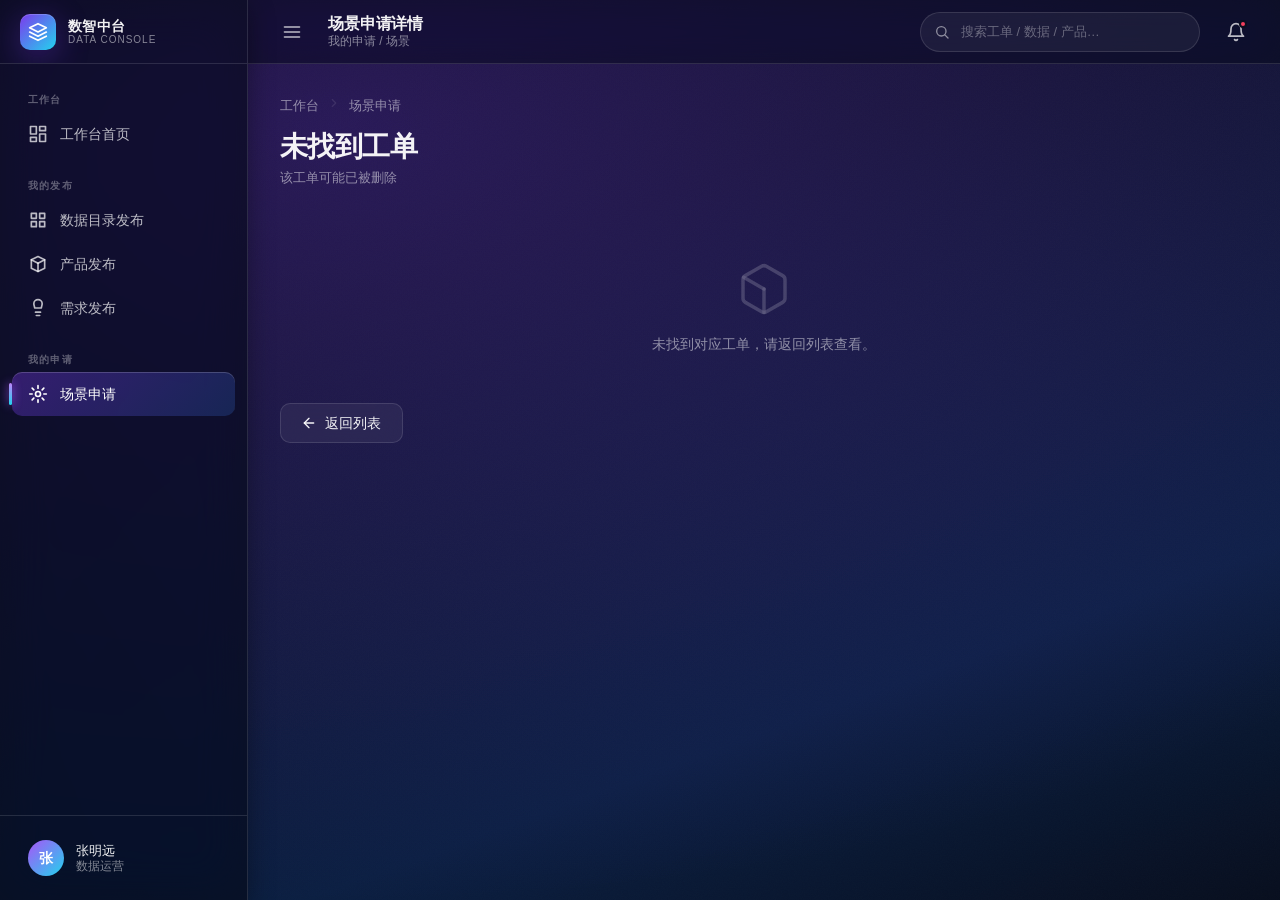
==== commit 1826f355: "fix: 彻底移除外部字体CDN依赖，修复listHref路径，添加页面启动容错" ====
--- a/pages/apply/scene-detail.html
+++ b/pages/apply/scene-detail.html
@@ -4,8 +4,6 @@
   <meta charset="UTF-8" />
   <meta name="viewport" content="width=device-width, initial-scale=1.0, viewport-fit=cover" />
   <title>场景申请详情 · 数智中台</title>
-  <link rel="preconnect" href="https://fonts.googleapis.cn" />
-  <link href="https://fonts.googleapis.cn/css2?family=Sora:wght@400;500;600;700&family=Noto+Sans+SC:wght@400;500;700&display=swap" rel="stylesheet" />
   <link rel="stylesheet" href="../../assets/css/standard.css" />
   <link rel="stylesheet" href="../../assets/css/components.css" />
   <link rel="stylesheet" href="../../assets/css/layout.css" />
@@ -23,7 +21,7 @@
       typeLabel: "场景申请",
       titleKey: "title",
       listLabel: "场景申请",
-      listHref: "pages/apply/scene-list.html",
+      listHref: "scene-list.html",
       fields: [
         {
           section: "场景信息",
--- a/assets/css/standard.css
+++ b/assets/css/standard.css
@@ -78,8 +78,8 @@
   --fz-hero: clamp(32px, 5vw, 56px);
 
   /* 字体 */
-  --ff-display: "Sora", "Noto Sans SC", -apple-system, "PingFang SC", "Microsoft YaHei", system-ui, sans-serif;
-  --ff-body: "Noto Sans SC", "Sora", -apple-system, "PingFang SC", "Microsoft YaHei", system-ui, sans-serif;
+  --ff-display: -apple-system, BlinkMacSystemFont, "PingFang SC", "Hiragino Sans GB", "Microsoft YaHei", "Helvetica Neue", Helvetica, Arial, system-ui, sans-serif;
+  --ff-body: -apple-system, BlinkMacSystemFont, "PingFang SC", "Hiragino Sans GB", "Microsoft YaHei", "Helvetica Neue", Helvetica, Arial, system-ui, sans-serif;
   --fw-r: 400;
   --fw-m: 500;
   --fw-sb: 600;
